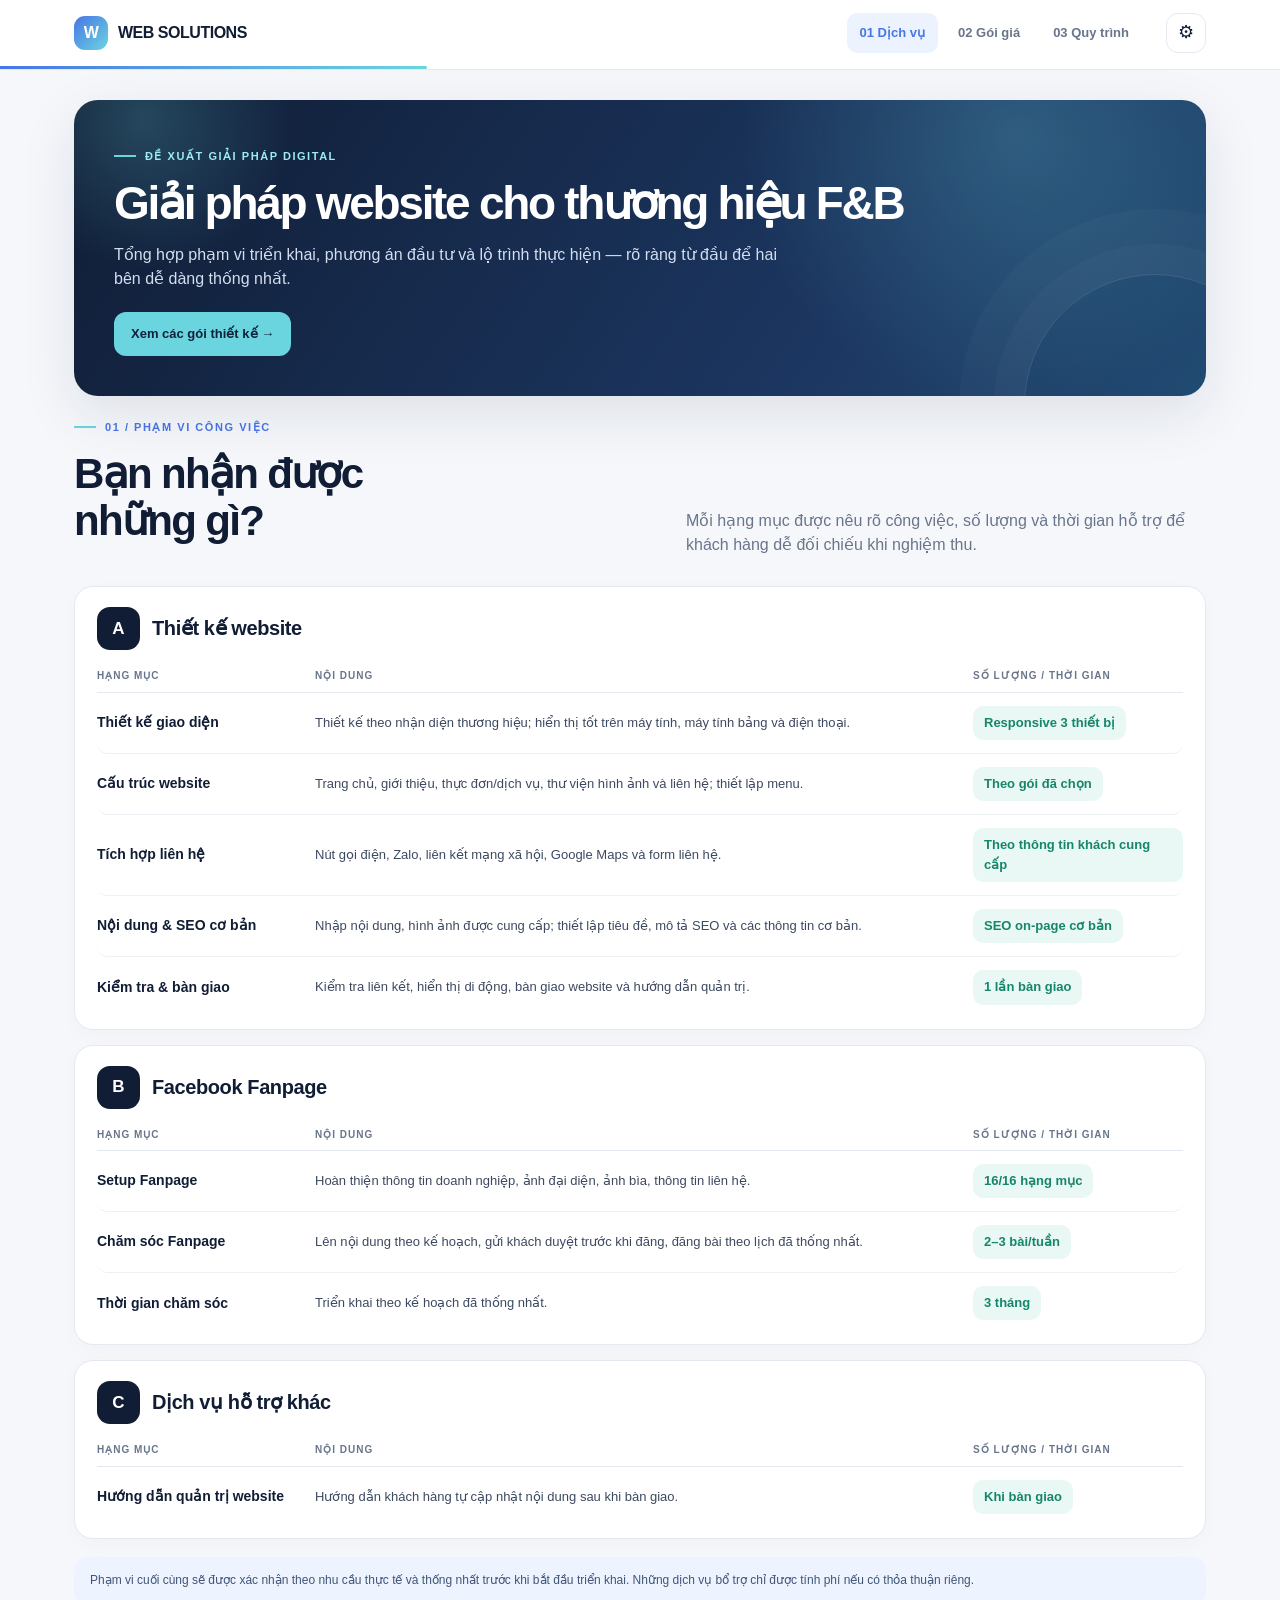
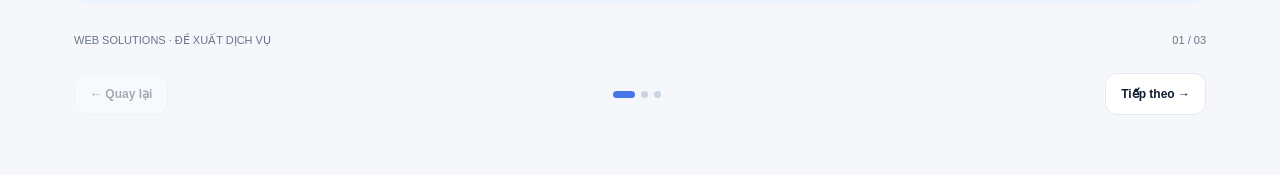
==== fnb_quote_presentation-3.html @ 7b5ebe1e "first commmit" ====
<!doctype html>
<html lang="vi">
<head>
<meta charset="utf-8">
<meta name="viewport" content="width=device-width, initial-scale=1">
<meta name="theme-color" content="#101d35">
<title>Đề xuất giải pháp website | Báo giá</title>
<style>
:root{--navy:#101d35;--navy2:#172b4d;--blue:#4776e6;--cyan:#6bd5df;--ink:#172033;--muted:#69758a;--line:#e4e9f1;--paper:#f5f7fb;--white:#fff;--green:#16866b;--shadow:0 18px 55px rgba(16,29,53,.10)}
*{box-sizing:border-box}html{scroll-behavior:smooth}body{margin:0;background:var(--paper);font-family:Inter,-apple-system,BlinkMacSystemFont,"Segoe UI",Roboto,Arial,sans-serif;color:var(--ink);line-height:1.55}button,input,textarea,select{font:inherit}button{cursor:pointer}
.topbar{position:sticky;top:0;z-index:10;background:rgba(255,255,255,.92);backdrop-filter:blur(14px);border-bottom:1px solid var(--line)}.nav{max-width:1180px;margin:auto;padding:13px 24px;display:flex;align-items:center;gap:24px}.brand{display:flex;align-items:center;gap:10px;font-weight:800;color:var(--navy);letter-spacing:-.03em}.brandmark{width:34px;height:34px;border-radius:11px;background:linear-gradient(135deg,var(--blue),var(--cyan));display:grid;place-items:center;color:white;font-weight:900}.navlinks{display:flex;gap:7px;margin-left:auto}.navlinks button{border:0;background:transparent;color:var(--muted);padding:10px 13px;border-radius:10px;font-size:13px;font-weight:700}.navlinks button.active,.navlinks button:hover{background:#edf2ff;color:var(--blue)}.gear{border:1px solid var(--line);background:white;width:40px;height:40px;border-radius:12px;font-size:18px;color:var(--navy)}
main{max-width:1180px;margin:0 auto;padding:30px 24px 60px}.slide{display:none;animation:rise .35s ease}.slide.active{display:block}@keyframes rise{from{opacity:0;transform:translateY(8px)}to{opacity:1;transform:none}}
.eyebrow{display:inline-flex;align-items:center;gap:9px;color:var(--blue);font-size:11px;font-weight:800;letter-spacing:.14em;text-transform:uppercase}.eyebrow:before{content:"";width:22px;height:2px;background:var(--cyan)}h1,h2,h3,p{margin-top:0}h1{font-size:clamp(30px,4vw,46px);letter-spacing:-.05em;line-height:1.08;color:white;margin:14px 0}h2{font-size:clamp(28px,4vw,42px);line-height:1.12;letter-spacing:-.04em;margin:14px 0;color:var(--navy)}h3{letter-spacing:-.02em;color:var(--navy)}.lead{font-size:16px;color:#d4deef;max-width:680px;margin-bottom:0}.section-intro{display:flex;align-items:end;justify-content:space-between;gap:24px;margin:15px 0 28px}.section-intro p{max-width:520px;color:var(--muted);margin:0}
.hero{position:relative;overflow:hidden;border-radius:24px;background:radial-gradient(circle at 83% 12%,rgba(107,213,223,.23),transparent 28%),linear-gradient(125deg,#101d35,#1c3762 70%,#214b72);padding:clamp(24px,4vw,40px);color:white;display:flex;flex-direction:column;justify-content:center;box-shadow:var(--shadow)}.hero:after{content:"";position:absolute;width:260px;height:260px;border:1px solid rgba(255,255,255,.12);border-radius:50%;right:-80px;bottom:-140px;box-shadow:0 0 0 30px rgba(255,255,255,.025),0 0 0 65px rgba(255,255,255,.025)}.hero-content{position:relative;z-index:1}.hero .eyebrow{color:#9cecf0}.hero-actions{display:flex;gap:10px;flex-wrap:wrap;margin-top:20px}
.btn{border:0;border-radius:12px;padding:12px 17px;font-weight:750;font-size:13px}.btn-primary{background:var(--cyan);color:#10223a}.btn-ghost{background:rgba(255,255,255,.08);border:1px solid rgba(255,255,255,.25);color:white}
.grid{display:grid;grid-template-columns:repeat(3,minmax(0,1fr));gap:15px}.card{background:white;border:1px solid var(--line);border-radius:19px;padding:22px;box-shadow:0 5px 20px rgba(16,29,53,.025)}.card h3{margin:12px 0 8px;font-size:18px}.card p{color:var(--muted);font-size:13px}.iconbox{width:43px;height:43px;border-radius:13px;background:#edf4ff;color:var(--blue);display:grid;place-items:center;font-size:20px;flex-shrink:0}.tag{display:inline-flex;border-radius:100px;padding:5px 9px;background:#eaf8f5;color:var(--green);font-size:10px;font-weight:800;letter-spacing:.06em;text-transform:uppercase}.scope-list{padding:0;margin:14px 0 0;list-style:none}.scope-list li{position:relative;padding:9px 0 9px 23px;border-top:1px solid #edf0f5;font-size:13px;color:#3d4960}.scope-list li:before{content:"✓";position:absolute;left:0;color:var(--green);font-weight:900}.note{margin-top:18px;padding:14px 16px;background:#edf4ff;border-radius:13px;color:#405577;font-size:12px}
/* Màn 1: nhóm hạng mục */
.svc-group{background:white;border:1px solid var(--line);border-radius:19px;padding:20px 22px;margin-bottom:15px;box-shadow:0 5px 20px rgba(16,29,53,.025)}.svc-head{display:flex;align-items:center;gap:12px;margin-bottom:10px}.svc-head .iconbox{font-weight:900;font-size:17px;background:var(--navy);color:white}.svc-head h3{margin:0;font-size:20px}
.svc-cols,.svc-row{display:grid;grid-template-columns:200px 1fr 210px;gap:18px;align-items:center}.svc-cols{padding:8px 0;font-size:10px;font-weight:800;letter-spacing:.1em;text-transform:uppercase;color:var(--muted);border-bottom:1px solid var(--line)}.svc-row{padding:13px 0;border-bottom:1px solid #edf0f5}.svc-row:last-child{border-bottom:0;padding-bottom:4px}.svc-name{font-weight:800;color:var(--navy);font-size:14px}.svc-desc{font-size:13px;color:#3d4960}.svc-qty{display:inline-block;justify-self:start;background:#eaf8f5;color:var(--green);border-radius:10px;padding:7px 11px;font-size:13px;font-weight:800}
/* Màn 2: gói */
.price-card{position:relative;display:flex;flex-direction:column;min-height:400px}.price-card.featured{border:1.5px solid #4776e6;box-shadow:0 18px 45px rgba(71,118,230,.13);transform:translateY(-5px)}.price-card.selected{border:2px solid var(--green)}.price-card .ribbon{position:absolute;right:15px;top:15px;background:#edf2ff;color:var(--blue);font-size:10px;font-weight:800;padding:6px 9px;border-radius:100px}.price{font-size:28px;font-weight:850;letter-spacing:-.04em;color:var(--navy);margin:12px 0 4px}.price small{font-size:12px;color:var(--muted);font-weight:500;letter-spacing:0}.price-card .scope-list{flex:1}.price-card .btn{margin-top:20px;background:var(--navy);color:white}.price-card.selected .btn{background:var(--green)}.extras{display:grid;grid-template-columns:1fr 1fr;gap:15px;margin-top:18px}.extra{display:flex;gap:14px;align-items:flex-start;background:#eef2f8;border-radius:16px;padding:19px}.extra h3{font-size:15px;margin:0 0 4px}.extra p{margin:0;color:var(--muted);font-size:12px}
/* Màn 3: quy trình + thanh toán */
.process{display:grid;grid-template-columns:repeat(3,1fr);gap:0;margin-top:30px}.step{position:relative;padding:0 24px 22px 0}.step:not(:last-child):after{content:"";position:absolute;left:43px;right:10px;top:21px;height:1px;background:#d8e0ec}.step-head{display:flex;align-items:center;gap:12px;position:relative;z-index:1}.num{width:44px;height:44px;border-radius:14px;background:var(--navy);color:white;display:grid;place-items:center;font-weight:800;font-size:13px;flex-shrink:0}.step h3{font-size:16px;margin:15px 0 7px}.step p{font-size:12px;color:var(--muted);margin:0 0 9px}.step .time{font-size:11px;color:var(--blue);font-weight:800}
.payment{margin-top:18px;background:var(--navy);color:white;border-radius:22px;padding:24px}.payment h3{color:white;margin-bottom:5px}.payment p{font-size:12px;color:#c8d4e7}.paytop{display:flex;justify-content:space-between;align-items:flex-start;gap:16px;flex-wrap:wrap;margin-bottom:14px}.pills{display:flex;gap:6px;flex-wrap:wrap}.pill{border:1px solid rgba(255,255,255,.25);background:rgba(255,255,255,.07);color:#e0e7f2;border-radius:100px;padding:8px 14px;font-size:12px;font-weight:750}.pill.active{background:var(--cyan);color:#10223a;border-color:var(--cyan)}.payrow{display:grid;grid-template-columns:repeat(3,1fr);gap:10px}.payitem{padding:15px;background:rgba(255,255,255,.07);border:1px solid rgba(255,255,255,.12);border-radius:13px}.payitem .pct{font-size:12px;font-weight:800;color:#9cecf0;letter-spacing:.06em}.payitem strong{font-size:22px;display:block;color:var(--cyan);margin:2px 0 4px}.payitem span{font-size:12px;color:#e0e7f2}.paytotal{display:flex;justify-content:space-between;align-items:center;gap:12px;margin-top:12px;padding:13px 16px;border-top:1px solid rgba(255,255,255,.15);font-size:13px;color:#e0e7f2}.paytotal strong{font-size:20px;color:white}.paywarn{color:#ffd37a;font-size:12px;margin-top:8px}
.footer{display:flex;align-items:center;justify-content:space-between;gap:15px;margin-top:28px;color:var(--muted);font-size:11px}.controls{display:flex;justify-content:space-between;align-items:center;margin-top:24px}.controlbtn{border:1px solid var(--line);background:white;color:var(--navy);border-radius:12px;padding:11px 15px;font-weight:750;font-size:12px}.controlbtn:disabled{opacity:.35;cursor:not-allowed}.dots{display:flex;gap:6px}.dot{width:7px;height:7px;border-radius:50%;background:#cbd4e1}.dot.active{width:22px;border-radius:20px;background:var(--blue)}
.overlay{position:fixed;inset:0;background:rgba(11,22,41,.55);z-index:30;display:none;align-items:center;justify-content:center;padding:20px}.overlay.open{display:flex}.panel{width:min(760px,100%);max-height:90vh;overflow:auto;background:white;border-radius:22px;padding:24px;box-shadow:0 25px 90px rgba(0,0,0,.25)}.panelhead{display:flex;justify-content:space-between;gap:20px;align-items:center}.panelhead h2{font-size:25px;margin:0}.close{border:0;background:#eef2f8;border-radius:10px;width:38px;height:38px;font-size:20px}.formgrid{display:grid;grid-template-columns:1fr 1fr;gap:13px;margin-top:20px}.field{display:flex;flex-direction:column;gap:6px}.field.full{grid-column:1/-1}.field label{font-size:12px;font-weight:800;color:#40506a}.field input,.field textarea,.field select{width:100%;border:1px solid #dce3ed;border-radius:10px;padding:11px 12px;color:var(--ink);background:white}.field textarea{min-height:100px;resize:vertical}.help{font-size:11px;color:var(--muted)}.panelactions{display:flex;justify-content:space-between;gap:10px;flex-wrap:wrap;margin-top:20px}.panelactions .btn-primary{background:var(--blue);color:white}.toast{position:fixed;bottom:20px;left:50%;transform:translateX(-50%);background:var(--navy);color:white;padding:11px 16px;border-radius:12px;font-size:12px;display:none;z-index:50}
@media(max-width:900px){.svc-cols{display:none}.svc-row{grid-template-columns:1fr;gap:6px}}
@media(max-width:760px){.nav{padding:10px 14px;gap:10px}.navlinks{gap:1px}.navlinks button{padding:8px 7px;font-size:11px}.brandname{display:none}main{padding:18px 14px 40px}.hero{border-radius:21px}.grid{grid-template-columns:1fr}.section-intro{display:block}.section-intro p{margin-top:10px}.price-card.featured{transform:none}.extras{grid-template-columns:1fr}.process{grid-template-columns:1fr;gap:18px}.step{padding:0}.step:not(:last-child):after{left:21px;right:auto;top:45px;bottom:-20px;width:1px;height:auto}.step h3{margin-top:8px}.payrow{grid-template-columns:1fr}.formgrid{grid-template-columns:1fr}.field.full{grid-column:auto}.footer{align-items:flex-start;flex-direction:column}.navlinks button span{display:none}}
@media print{.topbar,.controls,.gear,.hero-actions,.panel,.overlay,.pills{display:none!important}body{background:white}.slide{display:block!important;page-break-after:always}main{padding:0;max-width:none}.hero,.payment{print-color-adjust:exact;-webkit-print-color-adjust:exact}.card,.svc-group{break-inside:avoid}}
/* Hiệu ứng chuyển động (tự tắt nếu máy bật "giảm chuyển động") */
.progress{height:3px}.progress i{display:block;height:100%;width:33.33%;background:linear-gradient(90deg,var(--blue),var(--cyan));border-radius:0 3px 3px 0;transition:width .55s cubic-bezier(.4,0,.2,1)}
@keyframes fadeUp{from{opacity:0;transform:translateY(16px)}}
@keyframes grow{from{transform:scaleX(0)}}
@keyframes ring{0%{box-shadow:0 0 0 0 rgba(22,134,107,.45)}100%{box-shadow:0 0 0 16px rgba(22,134,107,0)}}
@keyframes floaty{0%,100%{transform:translate(0,0)}50%{transform:translate(26px,18px)}}
@keyframes toastIn{from{opacity:0;transform:translate(-50%,10px)}}
.slide.enter .hero{animation:fadeUp .6s backwards}
.slide.enter .section-intro{animation:fadeUp .55s .05s backwards}
.slide.enter .svc-group{animation:fadeUp .6s calc(.12s + var(--i,0)*.14s) backwards}
.slide.enter .price-card{animation:fadeUp .6s calc(.1s + var(--i,0)*.15s) backwards}
.slide.enter .extra{animation:fadeUp .5s .55s backwards}
.slide.enter .step{animation:fadeUp .55s calc(.1s + var(--i,0)*.17s) backwards}
.slide.enter .step:not(:last-child):after{transform-origin:left;animation:grow .7s calc(.3s + var(--i,0)*.17s) backwards}
.slide.enter .payment{animation:fadeUp .6s .45s backwards}
.slide.enter .payitem{animation:fadeUp .5s calc(.6s + var(--i,0)*.12s) backwards}
.slide.enter .note{animation:fadeUp .5s .65s backwards}
.hero:before{content:"";position:absolute;width:300px;height:300px;border-radius:50%;left:-80px;top:-130px;background:radial-gradient(circle,rgba(107,213,223,.22),transparent 70%);animation:floaty 10s ease-in-out infinite}
.card,.svc-group,.payitem,.iconbox,.num,.svc-qty{transition:transform .25s ease,box-shadow .25s ease,border-color .25s ease,background .25s ease}
.svc-group:hover{box-shadow:0 14px 34px rgba(16,29,53,.08);border-color:#cfd9ea}
.svc-group:hover .iconbox{transform:rotate(-6deg) scale(1.08)}
.svc-row{border-radius:10px;transition:background .2s,box-shadow .2s}
.svc-row:hover{background:#f4f8ff;box-shadow:-10px 0 0 #f4f8ff,10px 0 0 #f4f8ff}
.svc-row:hover .svc-qty{transform:scale(1.06)}
.price-card:hover{transform:translateY(-6px);box-shadow:0 20px 44px rgba(71,118,230,.16)}
.price-card.featured:hover{transform:translateY(-11px)}
.price-card.selected{animation:ring .7s ease-out}
.step:hover .num{transform:scale(1.1) rotate(-4deg);background:var(--blue)}
.payitem:hover{transform:translateY(-4px);background:rgba(255,255,255,.12)}
.btn,.controlbtn,.pill,.navlinks button,.gear{transition:transform .15s ease,background .2s,box-shadow .2s,color .2s}
.btn:hover,.controlbtn:not(:disabled):hover,.pill:hover,.gear:hover{transform:translateY(-2px)}
.btn:active,.controlbtn:active,.pill:active{transform:scale(.97)}
.btn-primary:hover{box-shadow:0 8px 22px rgba(107,213,223,.45)}
.price-card .btn:hover{box-shadow:0 8px 20px rgba(16,29,53,.25)}
.dot{transition:width .35s ease,background .3s}
.toast{animation:toastIn .3s ease}
@media(prefers-reduced-motion:reduce){*,*:before,*:after{animation:none!important;transition:none!important}}
@media print{*{animation:none!important}}
</style>
</head>
<body>
<header class="topbar">
  <nav class="nav">
    <div class="brand"><div class="brandmark">W</div><span class="brandname" id="brandName">WEB SOLUTIONS</span></div>
    <div class="navlinks">
      <button class="active" data-go="0">01 <span>Dịch vụ</span></button>
      <button data-go="1">02 <span>Gói giá</span></button>
      <button data-go="2">03 <span>Quy trình</span></button>
    </div>
    <button class="gear" id="openEditor" title="Chỉnh sửa nội dung" aria-label="Chỉnh sửa">⚙</button>
  </nav>
  <div class="progress"><i id="progressBar"></i></div>
</header>
<main>
<section class="slide active" id="slide0">
  <div class="hero">
    <div class="hero-content">
      <div class="eyebrow">ĐỀ XUẤT GIẢI PHÁP DIGITAL</div>
      <h1 id="heroTitle">Giải pháp website<br>cho thương hiệu F&amp;B</h1>
      <p class="lead" id="heroDesc"></p>
      <div class="hero-actions"><button class="btn btn-primary" data-go="1">Xem các gói thiết kế →</button></div>
    </div>
  </div>
  <div class="section-intro"><div><div class="eyebrow">01 / PHẠM VI CÔNG VIỆC</div><h2>Bạn nhận được<br>những gì?</h2></div><p id="scopeIntro"></p></div>
  <div id="scopeGroups"></div>
  <div class="note">Phạm vi cuối cùng sẽ được xác nhận theo nhu cầu thực tế và thống nhất trước khi bắt đầu triển khai. Những dịch vụ bổ trợ chỉ được tính phí nếu có thỏa thuận riêng.</div>
  <div class="footer"><span id="footerBrand">WEB SOLUTIONS · ĐỀ XUẤT DỊCH VỤ</span><span>01 / 03</span></div>
</section>
<section class="slide" id="slide1">
  <div class="section-intro"><div><div class="eyebrow">02 / CHI PHÍ THIẾT KẾ</div><h2>Chọn phương án<br>phù hợp với mục tiêu</h2></div><p>Ba gói thiết kế website với phạm vi khác nhau. Giá ở phần này là phí thiết kế; tên miền và hosting là các khoản chi phí riêng.</p></div>
  <div class="grid" id="priceCards"></div>
  <div class="extras">
    <div class="extra"><div class="iconbox">⌁</div><div><h3>Tên miền (Domain)</h3><p>Chi phí riêng để sử dụng địa chỉ website của doanh nghiệp. Sẽ tư vấn lựa chọn phù hợp ở bước triển khai.</p></div></div>
    <div class="extra"><div class="iconbox">▤</div><div><h3>Hosting</h3><p>Chi phí riêng cho dịch vụ lưu trữ và vận hành website. Cấu hình sẽ được đề xuất theo nhu cầu thực tế.</p></div></div>
  </div>
  <div class="note">Domain và hosting chưa cộng vào giá thiết kế trong bảng này. Chi phí cụ thể sẽ được trao đổi và xác nhận ở giai đoạn triển khai.</div>
  <div class="footer"><span id="footerBrand2">WEB SOLUTIONS · BÁO GIÁ THIẾT KẾ WEBSITE</span><span>02 / 03</span></div>
</section>
<section class="slide" id="slide2">
  <div class="section-intro"><div><div class="eyebrow">03 / LỘ TRÌNH THỰC HIỆN</div><h2>Quy trình rõ ràng.<br>Tiến độ minh bạch.</h2></div><p>Từng giai đoạn có đầu việc, mốc thời gian và điều kiện thanh toán để hai bên chủ động phối hợp.</p></div>
  <div class="process" id="processSteps"></div>
  <div class="payment">
    <div class="paytop"><div><h3>Tiến độ thanh toán 3 đợt</h3><p id="payPkgLine"></p></div><div class="pills" id="payPills"></div></div>
    <div class="payrow" id="paymentRows"></div>
    <div class="paytotal"><span>Tổng 3 đợt (phí thiết kế website)</span><strong id="payTotal"></strong></div>
    <div class="paywarn" id="payWarn"></div>
  </div>
  <div class="note" id="processNote"></div>
  <div class="footer"><span id="footerBrand3">WEB SOLUTIONS · LỘ TRÌNH TRIỂN KHAI</span><span>03 / 03</span></div>
</section>
<div class="controls"><button class="controlbtn" id="prevBtn">← Quay lại</button><div class="dots"><span class="dot active"></span><span class="dot"></span><span class="dot"></span></div><button class="controlbtn" id="nextBtn">Tiếp theo →</button></div>
</main>
<div class="overlay" id="editorOverlay">
  <div class="panel">
    <div class="panelhead"><div><div class="eyebrow">TÙY CHỈNH TẠI CHỖ</div><h2>Chỉnh sửa nội dung báo giá</h2></div><button class="close" id="closeEditor">×</button></div>
    <p class="help">Các thay đổi được lưu trong trình duyệt trên máy này. Không cần backend; khi đổi máy hoặc trình duyệt, dữ liệu không tự đồng bộ.</p>
    <div class="formgrid">
      <div class="field"><label>Tên công ty / thương hiệu</label><input id="editBrand"></div>
      <div class="field"><label>Tên khách hàng / dự án</label><input id="editClient" placeholder="Ví dụ: Nhà hàng ABC"></div>
      <div class="field full"><label>Tiêu đề chính</label><input id="editTitle"></div>
      <div class="field full"><label>Mô tả mở đầu</label><textarea id="editDesc"></textarea></div>
      <div class="field full"><label>Dịch vụ &amp; hạng mục (mỗi dòng một hạng mục)</label><textarea id="editScope" style="min-height:220px"></textarea><span class="help">Định dạng: Nhóm | Hạng mục | Nội dung công việc | Số lượng / thời gian. Các dòng cùng tên Nhóm sẽ được gộp chung một khối.</span></div>
      <div class="field"><label>Gói Phổ thông — giá (VNĐ)</label><input id="editPrice0" type="number" min="0"></div>
      <div class="field"><label>Gói Phổ thông — tên phụ</label><input id="editSub0"></div>
      <div class="field full"><label>Gói Phổ thông — hạng mục (mỗi dòng một mục)</label><textarea id="editFeatures0"></textarea></div>
      <div class="field"><label>Gói Ưa thích — giá (VNĐ)</label><input id="editPrice1" type="number" min="0"></div>
      <div class="field"><label>Gói Ưa thích — tên phụ</label><input id="editSub1"></div>
      <div class="field full"><label>Gói Ưa thích — hạng mục</label><textarea id="editFeatures1"></textarea></div>
      <div class="field"><label>Gói VIP — giá (VNĐ)</label><input id="editPrice2" type="number" min="0"></div>
      <div class="field"><label>Gói VIP — tên phụ</label><input id="editSub2"></div>
      <div class="field full"><label>Gói VIP — hạng mục</label><textarea id="editFeatures2"></textarea></div>
      <div class="field full"><label>Quy trình (mỗi dòng: Tên giai đoạn | thời gian | đầu việc)</label><textarea id="editProcess"></textarea><span class="help">Ví dụ: Khởi động dự án | 1–2 ngày | Xác nhận yêu cầu, nhận nội dung và tạm ứng.</span></div>
      <div class="field full"><label>Thanh toán (mỗi dòng: tỷ lệ | tên đợt | điều kiện)</label><textarea id="editPayments"></textarea><span class="help">Tỷ lệ ghi dạng 40% — tổng 3 đợt nên bằng 100%. Số tiền được tính tự động theo gói đang chọn.</span></div>
      <div class="field full"><label>Ghi chú cuối</label><textarea id="editNote"></textarea></div>
    </div>
    <div class="panelactions"><button class="controlbtn" id="resetBtn">Khôi phục nội dung mẫu</button><div style="display:flex;gap:8px"><button class="controlbtn" id="printBtn">In / Lưu PDF</button><button class="btn btn-primary" id="saveBtn">Lưu thay đổi</button></div></div>
  </div>
</div>
<div class="toast" id="toast"></div>
<script>
const DEFAULTS = {
 brand:"WEB SOLUTIONS",
 client:"Doanh nghiệp F&B",
 title:"Giải pháp website cho thương hiệu F&B",
 desc:"Tổng hợp phạm vi triển khai, phương án đầu tư và lộ trình thực hiện — rõ ràng từ đầu để hai bên dễ dàng thống nhất.",
 scopeIntro:"Mỗi hạng mục được nêu rõ công việc, số lượng và thời gian hỗ trợ để khách hàng dễ đối chiếu khi nghiệm thu.",
 // [Nhóm, Hạng mục, Nội dung, Số lượng / thời gian]
 scope:[
  ["Thiết kế website","Thiết kế giao diện","Thiết kế theo nhận diện thương hiệu; hiển thị tốt trên máy tính, máy tính bảng và điện thoại.","Responsive 3 thiết bị"],
  ["Thiết kế website","Cấu trúc website","Trang chủ, giới thiệu, thực đơn/dịch vụ, thư viện hình ảnh và liên hệ; thiết lập menu.","Theo gói đã chọn"],
  ["Thiết kế website","Tích hợp liên hệ","Nút gọi điện, Zalo, liên kết mạng xã hội, Google Maps và form liên hệ.","Theo thông tin khách cung cấp"],
  ["Thiết kế website","Nội dung & SEO cơ bản","Nhập nội dung, hình ảnh được cung cấp; thiết lập tiêu đề, mô tả SEO và các thông tin cơ bản.","SEO on-page cơ bản"],
  ["Thiết kế website","Kiểm tra & bàn giao","Kiểm tra liên kết, hiển thị di động, bàn giao website và hướng dẫn quản trị.","1 lần bàn giao"],
  ["Facebook Fanpage","Setup Fanpage","Hoàn thiện thông tin doanh nghiệp, ảnh đại diện, ảnh bìa, thông tin liên hệ.","16/16 hạng mục"],
  ["Facebook Fanpage","Chăm sóc Fanpage","Lên nội dung theo kế hoạch, gửi khách duyệt trước khi đăng, đăng bài theo lịch đã thống nhất.","2–3 bài/tuần"],
  ["Facebook Fanpage","Thời gian chăm sóc","Triển khai theo kế hoạch đã thống nhất.","3 tháng"],
  ["Dịch vụ hỗ trợ khác","Hướng dẫn quản trị website","Hướng dẫn khách hàng tự cập nhật nội dung sau khi bàn giao.","Khi bàn giao"]
 ],
 packages:[
  {name:"Phổ thông",sub:"Nền tảng cần thiết để hiện diện chuyên nghiệp",price:8000000,features:["Website giới thiệu doanh nghiệp","Tối đa 5 trang nội dung","Giao diện responsive","Nút liên hệ cơ bản","SEO on-page cơ bản","1 vòng chỉnh sửa giao diện"],featured:false},
  {name:"Ưa thích",sub:"Cân bằng giữa hình ảnh thương hiệu và tính năng",price:12000000,features:["Bao gồm gói Phổ thông","Cấu trúc trang theo nhu cầu F&B","Khu vực thực đơn / dịch vụ","Tích hợp bản đồ và mạng xã hội","Tối ưu SEO on-page mở rộng","2 vòng chỉnh sửa giao diện"],featured:true},
  {name:"VIP",sub:"Tùy biến sâu hơn theo yêu cầu thương hiệu",price:18000000,features:["Bao gồm gói Ưa thích","Thiết kế giao diện tùy biến nâng cao","Bổ sung trang theo phạm vi thống nhất","Hiệu ứng và thành phần nâng cao","Tối ưu trải nghiệm chuyển đổi","3 vòng chỉnh sửa giao diện"],featured:false}
 ],
 selected:1,
 process:[
  {name:"Khởi động dự án",time:"Ngày 1–2",desc:"Xác nhận gói, thống nhất phạm vi, nhận nội dung/hình ảnh và tạm ứng đợt 1."},
  {name:"Thiết kế & phát triển",time:"Ngày 3–8",desc:"Triển khai giao diện, xây dựng các trang và cập nhật bản xem trước cho khách hàng."},
  {name:"Hoàn thiện & nghiệm thu",time:"Ngày 9–12",desc:"Chỉnh sửa theo phạm vi, kiểm tra trên thiết bị, nghiệm thu và bàn giao."}
 ],
 payments:[
  {pct:"40%",name:"Đợt 1 · Khởi động",desc:"Khi xác nhận phương án và bắt đầu dự án."},
  {pct:"40%",name:"Đợt 2 · Bản xem trước",desc:"Khi hoàn thành phần giao diện và các trang chính."},
  {pct:"20%",name:"Đợt 3 · Bàn giao",desc:"Sau nghiệm thu, trước khi bàn giao hoàn tất."}
 ],
 note:"Thời gian triển khai được tính từ khi nhận đủ nội dung, hình ảnh và thông tin cần thiết từ khách hàng. Các mốc có thể thay đổi nếu phạm vi công việc được điều chỉnh hoặc phản hồi bị chậm."
};
const STORE_KEY="webQuoteDataV2";
let data = structuredClone(DEFAULTS), current=0;
const $=id=>document.getElementById(id);
function money(n){return Number(n||0).toLocaleString("vi-VN")+" VNĐ"}
function escapeHTML(s){return String(s??"").replace(/[&<>"']/g,c=>({"&":"&amp;","<":"&lt;",">":"&gt;",'"':"&quot;","'":"&#39;"}[c]))}
function saveData(){try{localStorage.setItem(STORE_KEY,JSON.stringify(data))}catch(e){}}
function pctNum(s){const n=parseFloat(String(s).replace(",","."));return isNaN(n)?0:n}
function installments(price){
 // Tính tiền theo %; đợt cuối lấy phần còn lại để tổng luôn khớp giá gói.
 const pcts=data.payments.map(p=>pctNum(p.pct));
 const sum=pcts.reduce((a,b)=>a+b,0);
 let amounts=pcts.map(p=>Math.round(price*p/100));
 if(Math.abs(sum-100)<0.001&&amounts.length){amounts[amounts.length-1]=price-amounts.slice(0,-1).reduce((a,b)=>a+b,0)}
 return {amounts,sum,total:amounts.reduce((a,b)=>a+b,0)};
}
function countUp(el,to,dur=850){
 if(window.matchMedia&&matchMedia("(prefers-reduced-motion:reduce)").matches){el.textContent=money(to);return}
 const t0=performance.now();
 (function f(t){const k=Math.min(1,(t-t0)/dur),e=1-Math.pow(1-k,3);el.textContent=money(Math.round(to*e));if(k<1)requestAnimationFrame(f)})(t0);
}
let enterTimer;
function replay(){
 const slides=document.querySelectorAll(".slide"),s=slides[current];
 slides.forEach(x=>x.classList.remove("enter"));void s.offsetWidth;s.classList.add("enter");
 clearTimeout(enterTimer);enterTimer=setTimeout(()=>s.classList.remove("enter"),1700);
}
function render(anim){
 const pkg=data.packages[data.selected]||data.packages[0];
 $("brandName").textContent=data.brand;$("footerBrand").textContent=data.brand+" · ĐỀ XUẤT DỊCH VỤ";$("footerBrand2").textContent=data.brand+" · BÁO GIÁ THIẾT KẾ WEBSITE";$("footerBrand3").textContent=data.brand+" · LỘ TRÌNH TRIỂN KHAI";
 $("heroTitle").innerHTML=escapeHTML(data.title).replace(/\n/g,"<br>");$("heroDesc").textContent=data.desc;$("scopeIntro").textContent=data.scopeIntro;
 // Màn 1: gom theo nhóm
 const groups=[];data.scope.forEach(r=>{let g=groups.find(x=>x.name===r[0]);if(!g){g={name:r[0],rows:[]};groups.push(g)}g.rows.push(r)});
 $("scopeGroups").innerHTML=groups.map((g,gi)=>`<article class="svc-group" style="--i:${gi}"><div class="svc-head"><div class="iconbox">${String.fromCharCode(65+gi)}</div><h3>${escapeHTML(g.name)}</h3></div><div class="svc-cols"><span>Hạng mục</span><span>Nội dung</span><span>Số lượng / thời gian</span></div>${g.rows.map(r=>`<div class="svc-row"><div class="svc-name">${escapeHTML(r[1])}</div><div class="svc-desc">${escapeHTML(r[2])}</div><div>${r[3]?`<span class="svc-qty">${escapeHTML(r[3])}</span>`:""}</div></div>`).join("")}</article>`).join("");
 // Màn 2
 $("priceCards").innerHTML=data.packages.map((p,i)=>`<article style="--i:${i}" class="card price-card ${p.featured?"featured":""} ${i===data.selected?"selected":""}">${p.featured?'<span class="ribbon">ĐƯỢC ĐỀ XUẤT</span>':""}<span class="tag">${i===0?"PHỔ THÔNG":i===1?"ƯA THÍCH":"CAO CẤP"}</span><h3>${escapeHTML(p.name)}</h3><p>${escapeHTML(p.sub)}</p><div class="price">${money(p.price)}<br><small>/ phí thiết kế website</small></div><ul class="scope-list">${p.features.map(f=>`<li>${escapeHTML(f)}</li>`).join("")}</ul><button class="btn" onclick="selectPackage(${i})">${i===data.selected?"Đang chọn ✓":"Chọn gói "+escapeHTML(p.name)+" →"}</button></article>`).join("");
 // Màn 3
 $("processSteps").innerHTML=data.process.map((p,i)=>`<div class="step" style="--i:${i}"><div class="step-head"><div class="num">0${i+1}</div></div><h3>${escapeHTML(p.name)}</h3><div class="time">${escapeHTML(p.time)}</div><p>${escapeHTML(p.desc)}</p></div>`).join("");
 const inst=installments(pkg.price);
 $("payPkgLine").textContent="Gói "+pkg.name+" · "+money(pkg.price)+" (chưa gồm tên miền, hosting)";
 $("payPills").innerHTML=data.packages.map((p,i)=>`<button class="pill ${i===data.selected?"active":""}" onclick="selectPackage(${i},true)">${escapeHTML(p.name)}</button>`).join("");
 $("paymentRows").innerHTML=data.payments.map((p,i)=>`<div class="payitem" style="--i:${i}"><div class="pct">${escapeHTML(p.pct)}</div><strong data-v="${inst.amounts[i]}">${money(inst.amounts[i])}</strong><span>${escapeHTML(p.name)}</span><p style="font-size:11px;color:#c8d4e7;margin:7px 0 0">${escapeHTML(p.desc)}</p></div>`).join("");
 $("payTotal").textContent=money(inst.total);
 if(anim){document.querySelectorAll("#paymentRows strong[data-v]").forEach(el=>countUp(el,Number(el.dataset.v)));countUp($("payTotal"),inst.total)}
 $("payWarn").textContent=Math.abs(inst.sum-100)<0.001?"":"Lưu ý: tổng tỷ lệ các đợt đang là "+inst.sum+"%, cần bằng 100%.";
 $("processNote").textContent=data.note;
 document.querySelectorAll(".navlinks button").forEach((b,i)=>b.classList.toggle("active",i===current));
 document.querySelectorAll(".dot").forEach((d,i)=>d.classList.toggle("active",i===current));
 $("prevBtn").disabled=current===0;$("nextBtn").disabled=current===2;
 $("progressBar").style.width=((current+1)/3*100)+"%";
}
function go(i){const prev=current;current=Math.max(0,Math.min(2,i));document.querySelectorAll(".slide").forEach((s,j)=>s.classList.toggle("active",j===current));render(current===2&&prev!==2);replay();window.scrollTo({top:0,behavior:"smooth"})}
function selectPackage(i,silent){
 data.selected=i;saveData();render(current===2);
 if(!silent)showToast("Đã chọn gói "+data.packages[i].name+". Bấm Tiếp theo để xem quy trình và số tiền từng đợt.");
}
document.querySelectorAll("[data-go]").forEach(b=>b.addEventListener("click",()=>go(Number(b.dataset.go))));
$("prevBtn").onclick=()=>go(current-1);$("nextBtn").onclick=()=>go(current+1);
function fillEditor(){
 $("editBrand").value=data.brand;$("editClient").value=data.client;$("editTitle").value=data.title;$("editDesc").value=data.desc;
 $("editScope").value=data.scope.map(s=>s.join(" | ")).join("\n");
 data.packages.forEach((p,i)=>{$("editPrice"+i).value=p.price;$("editSub"+i).value=p.sub;$("editFeatures"+i).value=p.features.join("\n")});
 $("editProcess").value=data.process.map(p=>p.name+" | "+p.time+" | "+p.desc).join("\n");
 $("editPayments").value=data.payments.map(p=>p.pct+" | "+p.name+" | "+p.desc).join("\n");$("editNote").value=data.note;
}
function parseLines(v,cols){return v.split("\n").map(x=>x.trim()).filter(Boolean).map(line=>{let parts=line.split("|").map(x=>x.trim());while(parts.length<cols)parts.push("");return parts})}
function openEditor(){fillEditor();$("editorOverlay").classList.add("open")}
$("openEditor").onclick=openEditor;$("closeEditor").onclick=()=>$("editorOverlay").classList.remove("open");
$("editorOverlay").addEventListener("click",e=>{if(e.target===$("editorOverlay"))$("editorOverlay").classList.remove("open")});
$("saveBtn").onclick=()=>{
 data.brand=$("editBrand").value.trim()||DEFAULTS.brand;data.client=$("editClient").value.trim();data.title=$("editTitle").value.trim()||DEFAULTS.title;data.desc=$("editDesc").value;
 data.scope=parseLines($("editScope").value,4).map(p=>[p[0]||"Dịch vụ",p[1],p[2],p[3]]);
 data.packages=data.packages.map((p,i)=>({...p,price:Number($("editPrice"+i).value)||0,sub:$("editSub"+i).value,features:$("editFeatures"+i).value.split("\n").map(s=>s.trim()).filter(Boolean)}));
 data.process=parseLines($("editProcess").value,3).map(p=>({name:p[0],time:p[1],desc:p[2]}));
 data.payments=parseLines($("editPayments").value,3).map(p=>({pct:p[0],name:p[1],desc:p[2]}));data.note=$("editNote").value;
 saveData();render();$("editorOverlay").classList.remove("open");showToast("Đã lưu nội dung trên trình duyệt này.");
};
$("resetBtn").onclick=()=>{if(confirm("Khôi phục toàn bộ nội dung mẫu?")){data=structuredClone(DEFAULTS);try{localStorage.removeItem(STORE_KEY)}catch(e){}fillEditor();render();showToast("Đã khôi phục nội dung mẫu.")}};
$("printBtn").onclick=()=>window.print();
let toastTimer;function showToast(msg){$("toast").textContent=msg;$("toast").style.display="block";clearTimeout(toastTimer);toastTimer=setTimeout(()=>$("toast").style.display="none",3200)}
document.addEventListener("keydown",e=>{const open=$("editorOverlay").classList.contains("open");if(e.key==="ArrowRight"&&!open)go(current+1);if(e.key==="ArrowLeft"&&!open)go(current-1);if(e.key==="Escape")$("editorOverlay").classList.remove("open")});
try{const saved=localStorage.getItem(STORE_KEY);if(saved)data={...structuredClone(DEFAULTS),...JSON.parse(saved)}}catch(e){}
if(!data.packages[data.selected])data.selected=1;
render();replay();
</script>
</body>
</html>
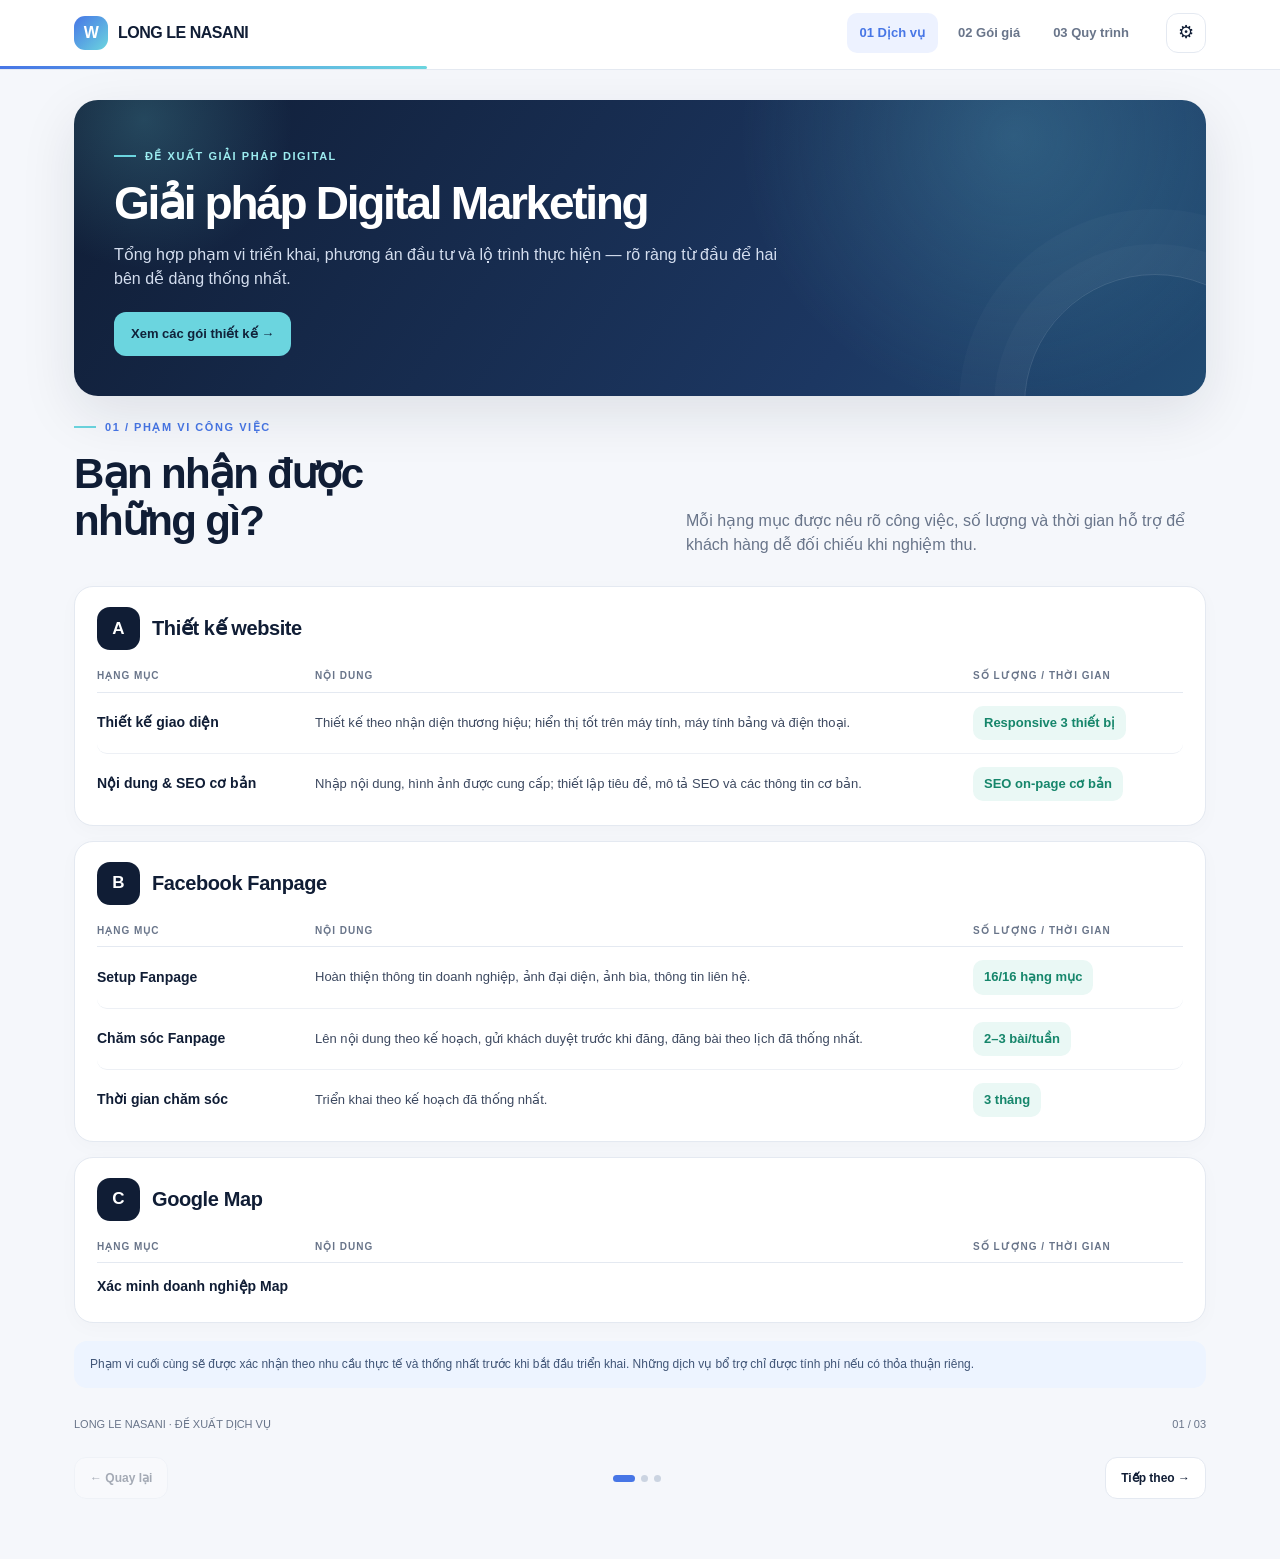
==== commit 748cf142: "third commit" ====
--- a/fnb_quote_presentation-3.html
+++ b/fnb_quote_presentation-3.html
@@ -5,67 +5,7 @@
 <meta name="viewport" content="width=device-width, initial-scale=1">
 <meta name="theme-color" content="#101d35">
 <title>Đề xuất giải pháp website | Báo giá</title>
-<style>
-:root{--navy:#101d35;--navy2:#172b4d;--blue:#4776e6;--cyan:#6bd5df;--ink:#172033;--muted:#69758a;--line:#e4e9f1;--paper:#f5f7fb;--white:#fff;--green:#16866b;--shadow:0 18px 55px rgba(16,29,53,.10)}
-*{box-sizing:border-box}html{scroll-behavior:smooth}body{margin:0;background:var(--paper);font-family:Inter,-apple-system,BlinkMacSystemFont,"Segoe UI",Roboto,Arial,sans-serif;color:var(--ink);line-height:1.55}button,input,textarea,select{font:inherit}button{cursor:pointer}
-.topbar{position:sticky;top:0;z-index:10;background:rgba(255,255,255,.92);backdrop-filter:blur(14px);border-bottom:1px solid var(--line)}.nav{max-width:1180px;margin:auto;padding:13px 24px;display:flex;align-items:center;gap:24px}.brand{display:flex;align-items:center;gap:10px;font-weight:800;color:var(--navy);letter-spacing:-.03em}.brandmark{width:34px;height:34px;border-radius:11px;background:linear-gradient(135deg,var(--blue),var(--cyan));display:grid;place-items:center;color:white;font-weight:900}.navlinks{display:flex;gap:7px;margin-left:auto}.navlinks button{border:0;background:transparent;color:var(--muted);padding:10px 13px;border-radius:10px;font-size:13px;font-weight:700}.navlinks button.active,.navlinks button:hover{background:#edf2ff;color:var(--blue)}.gear{border:1px solid var(--line);background:white;width:40px;height:40px;border-radius:12px;font-size:18px;color:var(--navy)}
-main{max-width:1180px;margin:0 auto;padding:30px 24px 60px}.slide{display:none;animation:rise .35s ease}.slide.active{display:block}@keyframes rise{from{opacity:0;transform:translateY(8px)}to{opacity:1;transform:none}}
-.eyebrow{display:inline-flex;align-items:center;gap:9px;color:var(--blue);font-size:11px;font-weight:800;letter-spacing:.14em;text-transform:uppercase}.eyebrow:before{content:"";width:22px;height:2px;background:var(--cyan)}h1,h2,h3,p{margin-top:0}h1{font-size:clamp(30px,4vw,46px);letter-spacing:-.05em;line-height:1.08;color:white;margin:14px 0}h2{font-size:clamp(28px,4vw,42px);line-height:1.12;letter-spacing:-.04em;margin:14px 0;color:var(--navy)}h3{letter-spacing:-.02em;color:var(--navy)}.lead{font-size:16px;color:#d4deef;max-width:680px;margin-bottom:0}.section-intro{display:flex;align-items:end;justify-content:space-between;gap:24px;margin:15px 0 28px}.section-intro p{max-width:520px;color:var(--muted);margin:0}
-.hero{position:relative;overflow:hidden;border-radius:24px;background:radial-gradient(circle at 83% 12%,rgba(107,213,223,.23),transparent 28%),linear-gradient(125deg,#101d35,#1c3762 70%,#214b72);padding:clamp(24px,4vw,40px);color:white;display:flex;flex-direction:column;justify-content:center;box-shadow:var(--shadow)}.hero:after{content:"";position:absolute;width:260px;height:260px;border:1px solid rgba(255,255,255,.12);border-radius:50%;right:-80px;bottom:-140px;box-shadow:0 0 0 30px rgba(255,255,255,.025),0 0 0 65px rgba(255,255,255,.025)}.hero-content{position:relative;z-index:1}.hero .eyebrow{color:#9cecf0}.hero-actions{display:flex;gap:10px;flex-wrap:wrap;margin-top:20px}
-.btn{border:0;border-radius:12px;padding:12px 17px;font-weight:750;font-size:13px}.btn-primary{background:var(--cyan);color:#10223a}.btn-ghost{background:rgba(255,255,255,.08);border:1px solid rgba(255,255,255,.25);color:white}
-.grid{display:grid;grid-template-columns:repeat(3,minmax(0,1fr));gap:15px}.card{background:white;border:1px solid var(--line);border-radius:19px;padding:22px;box-shadow:0 5px 20px rgba(16,29,53,.025)}.card h3{margin:12px 0 8px;font-size:18px}.card p{color:var(--muted);font-size:13px}.iconbox{width:43px;height:43px;border-radius:13px;background:#edf4ff;color:var(--blue);display:grid;place-items:center;font-size:20px;flex-shrink:0}.tag{display:inline-flex;border-radius:100px;padding:5px 9px;background:#eaf8f5;color:var(--green);font-size:10px;font-weight:800;letter-spacing:.06em;text-transform:uppercase}.scope-list{padding:0;margin:14px 0 0;list-style:none}.scope-list li{position:relative;padding:9px 0 9px 23px;border-top:1px solid #edf0f5;font-size:13px;color:#3d4960}.scope-list li:before{content:"✓";position:absolute;left:0;color:var(--green);font-weight:900}.note{margin-top:18px;padding:14px 16px;background:#edf4ff;border-radius:13px;color:#405577;font-size:12px}
-/* Màn 1: nhóm hạng mục */
-.svc-group{background:white;border:1px solid var(--line);border-radius:19px;padding:20px 22px;margin-bottom:15px;box-shadow:0 5px 20px rgba(16,29,53,.025)}.svc-head{display:flex;align-items:center;gap:12px;margin-bottom:10px}.svc-head .iconbox{font-weight:900;font-size:17px;background:var(--navy);color:white}.svc-head h3{margin:0;font-size:20px}
-.svc-cols,.svc-row{display:grid;grid-template-columns:200px 1fr 210px;gap:18px;align-items:center}.svc-cols{padding:8px 0;font-size:10px;font-weight:800;letter-spacing:.1em;text-transform:uppercase;color:var(--muted);border-bottom:1px solid var(--line)}.svc-row{padding:13px 0;border-bottom:1px solid #edf0f5}.svc-row:last-child{border-bottom:0;padding-bottom:4px}.svc-name{font-weight:800;color:var(--navy);font-size:14px}.svc-desc{font-size:13px;color:#3d4960}.svc-qty{display:inline-block;justify-self:start;background:#eaf8f5;color:var(--green);border-radius:10px;padding:7px 11px;font-size:13px;font-weight:800}
-/* Màn 2: gói */
-.price-card{position:relative;display:flex;flex-direction:column;min-height:400px}.price-card.featured{border:1.5px solid #4776e6;box-shadow:0 18px 45px rgba(71,118,230,.13);transform:translateY(-5px)}.price-card.selected{border:2px solid var(--green)}.price-card .ribbon{position:absolute;right:15px;top:15px;background:#edf2ff;color:var(--blue);font-size:10px;font-weight:800;padding:6px 9px;border-radius:100px}.price{font-size:28px;font-weight:850;letter-spacing:-.04em;color:var(--navy);margin:12px 0 4px}.price small{font-size:12px;color:var(--muted);font-weight:500;letter-spacing:0}.price-card .scope-list{flex:1}.price-card .btn{margin-top:20px;background:var(--navy);color:white}.price-card.selected .btn{background:var(--green)}.extras{display:grid;grid-template-columns:1fr 1fr;gap:15px;margin-top:18px}.extra{display:flex;gap:14px;align-items:flex-start;background:#eef2f8;border-radius:16px;padding:19px}.extra h3{font-size:15px;margin:0 0 4px}.extra p{margin:0;color:var(--muted);font-size:12px}
-/* Màn 3: quy trình + thanh toán */
-.process{display:grid;grid-template-columns:repeat(3,1fr);gap:0;margin-top:30px}.step{position:relative;padding:0 24px 22px 0}.step:not(:last-child):after{content:"";position:absolute;left:43px;right:10px;top:21px;height:1px;background:#d8e0ec}.step-head{display:flex;align-items:center;gap:12px;position:relative;z-index:1}.num{width:44px;height:44px;border-radius:14px;background:var(--navy);color:white;display:grid;place-items:center;font-weight:800;font-size:13px;flex-shrink:0}.step h3{font-size:16px;margin:15px 0 7px}.step p{font-size:12px;color:var(--muted);margin:0 0 9px}.step .time{font-size:11px;color:var(--blue);font-weight:800}
-.payment{margin-top:18px;background:var(--navy);color:white;border-radius:22px;padding:24px}.payment h3{color:white;margin-bottom:5px}.payment p{font-size:12px;color:#c8d4e7}.paytop{display:flex;justify-content:space-between;align-items:flex-start;gap:16px;flex-wrap:wrap;margin-bottom:14px}.pills{display:flex;gap:6px;flex-wrap:wrap}.pill{border:1px solid rgba(255,255,255,.25);background:rgba(255,255,255,.07);color:#e0e7f2;border-radius:100px;padding:8px 14px;font-size:12px;font-weight:750}.pill.active{background:var(--cyan);color:#10223a;border-color:var(--cyan)}.payrow{display:grid;grid-template-columns:repeat(3,1fr);gap:10px}.payitem{padding:15px;background:rgba(255,255,255,.07);border:1px solid rgba(255,255,255,.12);border-radius:13px}.payitem .pct{font-size:12px;font-weight:800;color:#9cecf0;letter-spacing:.06em}.payitem strong{font-size:22px;display:block;color:var(--cyan);margin:2px 0 4px}.payitem span{font-size:12px;color:#e0e7f2}.paytotal{display:flex;justify-content:space-between;align-items:center;gap:12px;margin-top:12px;padding:13px 16px;border-top:1px solid rgba(255,255,255,.15);font-size:13px;color:#e0e7f2}.paytotal strong{font-size:20px;color:white}.paywarn{color:#ffd37a;font-size:12px;margin-top:8px}
-.footer{display:flex;align-items:center;justify-content:space-between;gap:15px;margin-top:28px;color:var(--muted);font-size:11px}.controls{display:flex;justify-content:space-between;align-items:center;margin-top:24px}.controlbtn{border:1px solid var(--line);background:white;color:var(--navy);border-radius:12px;padding:11px 15px;font-weight:750;font-size:12px}.controlbtn:disabled{opacity:.35;cursor:not-allowed}.dots{display:flex;gap:6px}.dot{width:7px;height:7px;border-radius:50%;background:#cbd4e1}.dot.active{width:22px;border-radius:20px;background:var(--blue)}
-.overlay{position:fixed;inset:0;background:rgba(11,22,41,.55);z-index:30;display:none;align-items:center;justify-content:center;padding:20px}.overlay.open{display:flex}.panel{width:min(760px,100%);max-height:90vh;overflow:auto;background:white;border-radius:22px;padding:24px;box-shadow:0 25px 90px rgba(0,0,0,.25)}.panelhead{display:flex;justify-content:space-between;gap:20px;align-items:center}.panelhead h2{font-size:25px;margin:0}.close{border:0;background:#eef2f8;border-radius:10px;width:38px;height:38px;font-size:20px}.formgrid{display:grid;grid-template-columns:1fr 1fr;gap:13px;margin-top:20px}.field{display:flex;flex-direction:column;gap:6px}.field.full{grid-column:1/-1}.field label{font-size:12px;font-weight:800;color:#40506a}.field input,.field textarea,.field select{width:100%;border:1px solid #dce3ed;border-radius:10px;padding:11px 12px;color:var(--ink);background:white}.field textarea{min-height:100px;resize:vertical}.help{font-size:11px;color:var(--muted)}.panelactions{display:flex;justify-content:space-between;gap:10px;flex-wrap:wrap;margin-top:20px}.panelactions .btn-primary{background:var(--blue);color:white}.toast{position:fixed;bottom:20px;left:50%;transform:translateX(-50%);background:var(--navy);color:white;padding:11px 16px;border-radius:12px;font-size:12px;display:none;z-index:50}
-@media(max-width:900px){.svc-cols{display:none}.svc-row{grid-template-columns:1fr;gap:6px}}
-@media(max-width:760px){.nav{padding:10px 14px;gap:10px}.navlinks{gap:1px}.navlinks button{padding:8px 7px;font-size:11px}.brandname{display:none}main{padding:18px 14px 40px}.hero{border-radius:21px}.grid{grid-template-columns:1fr}.section-intro{display:block}.section-intro p{margin-top:10px}.price-card.featured{transform:none}.extras{grid-template-columns:1fr}.process{grid-template-columns:1fr;gap:18px}.step{padding:0}.step:not(:last-child):after{left:21px;right:auto;top:45px;bottom:-20px;width:1px;height:auto}.step h3{margin-top:8px}.payrow{grid-template-columns:1fr}.formgrid{grid-template-columns:1fr}.field.full{grid-column:auto}.footer{align-items:flex-start;flex-direction:column}.navlinks button span{display:none}}
-@media print{.topbar,.controls,.gear,.hero-actions,.panel,.overlay,.pills{display:none!important}body{background:white}.slide{display:block!important;page-break-after:always}main{padding:0;max-width:none}.hero,.payment{print-color-adjust:exact;-webkit-print-color-adjust:exact}.card,.svc-group{break-inside:avoid}}
-/* Hiệu ứng chuyển động (tự tắt nếu máy bật "giảm chuyển động") */
-.progress{height:3px}.progress i{display:block;height:100%;width:33.33%;background:linear-gradient(90deg,var(--blue),var(--cyan));border-radius:0 3px 3px 0;transition:width .55s cubic-bezier(.4,0,.2,1)}
-@keyframes fadeUp{from{opacity:0;transform:translateY(16px)}}
-@keyframes grow{from{transform:scaleX(0)}}
-@keyframes ring{0%{box-shadow:0 0 0 0 rgba(22,134,107,.45)}100%{box-shadow:0 0 0 16px rgba(22,134,107,0)}}
-@keyframes floaty{0%,100%{transform:translate(0,0)}50%{transform:translate(26px,18px)}}
-@keyframes toastIn{from{opacity:0;transform:translate(-50%,10px)}}
-.slide.enter .hero{animation:fadeUp .6s backwards}
-.slide.enter .section-intro{animation:fadeUp .55s .05s backwards}
-.slide.enter .svc-group{animation:fadeUp .6s calc(.12s + var(--i,0)*.14s) backwards}
-.slide.enter .price-card{animation:fadeUp .6s calc(.1s + var(--i,0)*.15s) backwards}
-.slide.enter .extra{animation:fadeUp .5s .55s backwards}
-.slide.enter .step{animation:fadeUp .55s calc(.1s + var(--i,0)*.17s) backwards}
-.slide.enter .step:not(:last-child):after{transform-origin:left;animation:grow .7s calc(.3s + var(--i,0)*.17s) backwards}
-.slide.enter .payment{animation:fadeUp .6s .45s backwards}
-.slide.enter .payitem{animation:fadeUp .5s calc(.6s + var(--i,0)*.12s) backwards}
-.slide.enter .note{animation:fadeUp .5s .65s backwards}
-.hero:before{content:"";position:absolute;width:300px;height:300px;border-radius:50%;left:-80px;top:-130px;background:radial-gradient(circle,rgba(107,213,223,.22),transparent 70%);animation:floaty 10s ease-in-out infinite}
-.card,.svc-group,.payitem,.iconbox,.num,.svc-qty{transition:transform .25s ease,box-shadow .25s ease,border-color .25s ease,background .25s ease}
-.svc-group:hover{box-shadow:0 14px 34px rgba(16,29,53,.08);border-color:#cfd9ea}
-.svc-group:hover .iconbox{transform:rotate(-6deg) scale(1.08)}
-.svc-row{border-radius:10px;transition:background .2s,box-shadow .2s}
-.svc-row:hover{background:#f4f8ff;box-shadow:-10px 0 0 #f4f8ff,10px 0 0 #f4f8ff}
-.svc-row:hover .svc-qty{transform:scale(1.06)}
-.price-card:hover{transform:translateY(-6px);box-shadow:0 20px 44px rgba(71,118,230,.16)}
-.price-card.featured:hover{transform:translateY(-11px)}
-.price-card.selected{animation:ring .7s ease-out}
-.step:hover .num{transform:scale(1.1) rotate(-4deg);background:var(--blue)}
-.payitem:hover{transform:translateY(-4px);background:rgba(255,255,255,.12)}
-.btn,.controlbtn,.pill,.navlinks button,.gear{transition:transform .15s ease,background .2s,box-shadow .2s,color .2s}
-.btn:hover,.controlbtn:not(:disabled):hover,.pill:hover,.gear:hover{transform:translateY(-2px)}
-.btn:active,.controlbtn:active,.pill:active{transform:scale(.97)}
-.btn-primary:hover{box-shadow:0 8px 22px rgba(107,213,223,.45)}
-.price-card .btn:hover{box-shadow:0 8px 20px rgba(16,29,53,.25)}
-.dot{transition:width .35s ease,background .3s}
-.toast{animation:toastIn .3s ease}
-@media(prefers-reduced-motion:reduce){*,*:before,*:after{animation:none!important;transition:none!important}}
-@media print{*{animation:none!important}}
-</style>
+<link rel="stylesheet" href="fnb_quote_presentation-3.css">
 </head>
 <body>
 <header class="topbar">
@@ -81,6 +21,7 @@
   <div class="progress"><i id="progressBar"></i></div>
 </header>
 <main>
+<p id="loadError" class="load-error" role="alert" hidden></p>
 <section class="slide active" id="slide0">
   <div class="hero">
     <div class="hero-content">
@@ -121,151 +62,25 @@
 </main>
 <div class="overlay" id="editorOverlay">
   <div class="panel">
-    <div class="panelhead"><div><div class="eyebrow">TÙY CHỈNH TẠI CHỖ</div><h2>Chỉnh sửa nội dung báo giá</h2></div><button class="close" id="closeEditor">×</button></div>
-    <p class="help">Các thay đổi được lưu trong trình duyệt trên máy này. Không cần backend; khi đổi máy hoặc trình duyệt, dữ liệu không tự đồng bộ.</p>
-    <div class="formgrid">
-      <div class="field"><label>Tên công ty / thương hiệu</label><input id="editBrand"></div>
-      <div class="field"><label>Tên khách hàng / dự án</label><input id="editClient" placeholder="Ví dụ: Nhà hàng ABC"></div>
-      <div class="field full"><label>Tiêu đề chính</label><input id="editTitle"></div>
-      <div class="field full"><label>Mô tả mở đầu</label><textarea id="editDesc"></textarea></div>
-      <div class="field full"><label>Dịch vụ &amp; hạng mục (mỗi dòng một hạng mục)</label><textarea id="editScope" style="min-height:220px"></textarea><span class="help">Định dạng: Nhóm | Hạng mục | Nội dung công việc | Số lượng / thời gian. Các dòng cùng tên Nhóm sẽ được gộp chung một khối.</span></div>
-      <div class="field"><label>Gói Phổ thông — giá (VNĐ)</label><input id="editPrice0" type="number" min="0"></div>
-      <div class="field"><label>Gói Phổ thông — tên phụ</label><input id="editSub0"></div>
-      <div class="field full"><label>Gói Phổ thông — hạng mục (mỗi dòng một mục)</label><textarea id="editFeatures0"></textarea></div>
-      <div class="field"><label>Gói Ưa thích — giá (VNĐ)</label><input id="editPrice1" type="number" min="0"></div>
-      <div class="field"><label>Gói Ưa thích — tên phụ</label><input id="editSub1"></div>
-      <div class="field full"><label>Gói Ưa thích — hạng mục</label><textarea id="editFeatures1"></textarea></div>
-      <div class="field"><label>Gói VIP — giá (VNĐ)</label><input id="editPrice2" type="number" min="0"></div>
-      <div class="field"><label>Gói VIP — tên phụ</label><input id="editSub2"></div>
-      <div class="field full"><label>Gói VIP — hạng mục</label><textarea id="editFeatures2"></textarea></div>
-      <div class="field full"><label>Quy trình (mỗi dòng: Tên giai đoạn | thời gian | đầu việc)</label><textarea id="editProcess"></textarea><span class="help">Ví dụ: Khởi động dự án | 1–2 ngày | Xác nhận yêu cầu, nhận nội dung và tạm ứng.</span></div>
-      <div class="field full"><label>Thanh toán (mỗi dòng: tỷ lệ | tên đợt | điều kiện)</label><textarea id="editPayments"></textarea><span class="help">Tỷ lệ ghi dạng 40% — tổng 3 đợt nên bằng 100%. Số tiền được tính tự động theo gói đang chọn.</span></div>
-      <div class="field full"><label>Ghi chú cuối</label><textarea id="editNote"></textarea></div>
+    <div class="panelhead"><div><div class="eyebrow">TÙY CHỈNH TẠI CHỖ</div><h2>Chỉnh sửa nội dung báo giá</h2></div><button class="close" id="closeEditor" aria-label="Đóng">×</button></div>
+    <p class="help">Chỉnh sửa theo từng nhóm. Bản lưu trong trình duyệt này chỉ áp dụng trên thiết bị hiện tại; bấm “Xuất JSON” để tải dữ liệu cập nhật và tự tải lên GitHub.</p>
+    <div id="dataStatus" class="data-status" role="status" aria-live="polite"></div>
+    <div class="editor-layout">
+      <nav id="editorNav" class="editor-nav" aria-label="Nhóm nội dung chỉnh sửa"></nav>
+      <section id="editorContent" class="editor-content" aria-live="polite"></section>
     </div>
-    <div class="panelactions"><button class="controlbtn" id="resetBtn">Khôi phục nội dung mẫu</button><div style="display:flex;gap:8px"><button class="controlbtn" id="printBtn">In / Lưu PDF</button><button class="btn btn-primary" id="saveBtn">Lưu thay đổi</button></div></div>
+    <div class="panelactions">
+      <button class="controlbtn" id="resetBtn">Khôi phục nội dung mẫu</button>
+      <div class="editor-actions">
+        <button class="controlbtn" id="printBtn">In / Lưu PDF</button>
+        <button class="controlbtn" id="cancelBtn">Hủy</button>
+        <button class="controlbtn" id="exportBtn">Xuất JSON</button>
+        <button class="btn btn-primary" id="saveBtn">Lưu chỉnh sửa</button>
+      </div>
+    </div>
   </div>
 </div>
 <div class="toast" id="toast"></div>
-<script>
-const DEFAULTS = {
- brand:"WEB SOLUTIONS",
- client:"Doanh nghiệp F&B",
- title:"Giải pháp website cho thương hiệu F&B",
- desc:"Tổng hợp phạm vi triển khai, phương án đầu tư và lộ trình thực hiện — rõ ràng từ đầu để hai bên dễ dàng thống nhất.",
- scopeIntro:"Mỗi hạng mục được nêu rõ công việc, số lượng và thời gian hỗ trợ để khách hàng dễ đối chiếu khi nghiệm thu.",
- // [Nhóm, Hạng mục, Nội dung, Số lượng / thời gian]
- scope:[
-  ["Thiết kế website","Thiết kế giao diện","Thiết kế theo nhận diện thương hiệu; hiển thị tốt trên máy tính, máy tính bảng và điện thoại.","Responsive 3 thiết bị"],
-  ["Thiết kế website","Cấu trúc website","Trang chủ, giới thiệu, thực đơn/dịch vụ, thư viện hình ảnh và liên hệ; thiết lập menu.","Theo gói đã chọn"],
-  ["Thiết kế website","Tích hợp liên hệ","Nút gọi điện, Zalo, liên kết mạng xã hội, Google Maps và form liên hệ.","Theo thông tin khách cung cấp"],
-  ["Thiết kế website","Nội dung & SEO cơ bản","Nhập nội dung, hình ảnh được cung cấp; thiết lập tiêu đề, mô tả SEO và các thông tin cơ bản.","SEO on-page cơ bản"],
-  ["Thiết kế website","Kiểm tra & bàn giao","Kiểm tra liên kết, hiển thị di động, bàn giao website và hướng dẫn quản trị.","1 lần bàn giao"],
-  ["Facebook Fanpage","Setup Fanpage","Hoàn thiện thông tin doanh nghiệp, ảnh đại diện, ảnh bìa, thông tin liên hệ.","16/16 hạng mục"],
-  ["Facebook Fanpage","Chăm sóc Fanpage","Lên nội dung theo kế hoạch, gửi khách duyệt trước khi đăng, đăng bài theo lịch đã thống nhất.","2–3 bài/tuần"],
-  ["Facebook Fanpage","Thời gian chăm sóc","Triển khai theo kế hoạch đã thống nhất.","3 tháng"],
-  ["Dịch vụ hỗ trợ khác","Hướng dẫn quản trị website","Hướng dẫn khách hàng tự cập nhật nội dung sau khi bàn giao.","Khi bàn giao"]
- ],
- packages:[
-  {name:"Phổ thông",sub:"Nền tảng cần thiết để hiện diện chuyên nghiệp",price:8000000,features:["Website giới thiệu doanh nghiệp","Tối đa 5 trang nội dung","Giao diện responsive","Nút liên hệ cơ bản","SEO on-page cơ bản","1 vòng chỉnh sửa giao diện"],featured:false},
-  {name:"Ưa thích",sub:"Cân bằng giữa hình ảnh thương hiệu và tính năng",price:12000000,features:["Bao gồm gói Phổ thông","Cấu trúc trang theo nhu cầu F&B","Khu vực thực đơn / dịch vụ","Tích hợp bản đồ và mạng xã hội","Tối ưu SEO on-page mở rộng","2 vòng chỉnh sửa giao diện"],featured:true},
-  {name:"VIP",sub:"Tùy biến sâu hơn theo yêu cầu thương hiệu",price:18000000,features:["Bao gồm gói Ưa thích","Thiết kế giao diện tùy biến nâng cao","Bổ sung trang theo phạm vi thống nhất","Hiệu ứng và thành phần nâng cao","Tối ưu trải nghiệm chuyển đổi","3 vòng chỉnh sửa giao diện"],featured:false}
- ],
- selected:1,
- process:[
-  {name:"Khởi động dự án",time:"Ngày 1–2",desc:"Xác nhận gói, thống nhất phạm vi, nhận nội dung/hình ảnh và tạm ứng đợt 1."},
-  {name:"Thiết kế & phát triển",time:"Ngày 3–8",desc:"Triển khai giao diện, xây dựng các trang và cập nhật bản xem trước cho khách hàng."},
-  {name:"Hoàn thiện & nghiệm thu",time:"Ngày 9–12",desc:"Chỉnh sửa theo phạm vi, kiểm tra trên thiết bị, nghiệm thu và bàn giao."}
- ],
- payments:[
-  {pct:"40%",name:"Đợt 1 · Khởi động",desc:"Khi xác nhận phương án và bắt đầu dự án."},
-  {pct:"40%",name:"Đợt 2 · Bản xem trước",desc:"Khi hoàn thành phần giao diện và các trang chính."},
-  {pct:"20%",name:"Đợt 3 · Bàn giao",desc:"Sau nghiệm thu, trước khi bàn giao hoàn tất."}
- ],
- note:"Thời gian triển khai được tính từ khi nhận đủ nội dung, hình ảnh và thông tin cần thiết từ khách hàng. Các mốc có thể thay đổi nếu phạm vi công việc được điều chỉnh hoặc phản hồi bị chậm."
-};
-const STORE_KEY="webQuoteDataV2";
-let data = structuredClone(DEFAULTS), current=0;
-const $=id=>document.getElementById(id);
-function money(n){return Number(n||0).toLocaleString("vi-VN")+" VNĐ"}
-function escapeHTML(s){return String(s??"").replace(/[&<>"']/g,c=>({"&":"&amp;","<":"&lt;",">":"&gt;",'"':"&quot;","'":"&#39;"}[c]))}
-function saveData(){try{localStorage.setItem(STORE_KEY,JSON.stringify(data))}catch(e){}}
-function pctNum(s){const n=parseFloat(String(s).replace(",","."));return isNaN(n)?0:n}
-function installments(price){
- // Tính tiền theo %; đợt cuối lấy phần còn lại để tổng luôn khớp giá gói.
- const pcts=data.payments.map(p=>pctNum(p.pct));
- const sum=pcts.reduce((a,b)=>a+b,0);
- let amounts=pcts.map(p=>Math.round(price*p/100));
- if(Math.abs(sum-100)<0.001&&amounts.length){amounts[amounts.length-1]=price-amounts.slice(0,-1).reduce((a,b)=>a+b,0)}
- return {amounts,sum,total:amounts.reduce((a,b)=>a+b,0)};
-}
-function countUp(el,to,dur=850){
- if(window.matchMedia&&matchMedia("(prefers-reduced-motion:reduce)").matches){el.textContent=money(to);return}
- const t0=performance.now();
- (function f(t){const k=Math.min(1,(t-t0)/dur),e=1-Math.pow(1-k,3);el.textContent=money(Math.round(to*e));if(k<1)requestAnimationFrame(f)})(t0);
-}
-let enterTimer;
-function replay(){
- const slides=document.querySelectorAll(".slide"),s=slides[current];
- slides.forEach(x=>x.classList.remove("enter"));void s.offsetWidth;s.classList.add("enter");
- clearTimeout(enterTimer);enterTimer=setTimeout(()=>s.classList.remove("enter"),1700);
-}
-function render(anim){
- const pkg=data.packages[data.selected]||data.packages[0];
- $("brandName").textContent=data.brand;$("footerBrand").textContent=data.brand+" · ĐỀ XUẤT DỊCH VỤ";$("footerBrand2").textContent=data.brand+" · BÁO GIÁ THIẾT KẾ WEBSITE";$("footerBrand3").textContent=data.brand+" · LỘ TRÌNH TRIỂN KHAI";
- $("heroTitle").innerHTML=escapeHTML(data.title).replace(/\n/g,"<br>");$("heroDesc").textContent=data.desc;$("scopeIntro").textContent=data.scopeIntro;
- // Màn 1: gom theo nhóm
- const groups=[];data.scope.forEach(r=>{let g=groups.find(x=>x.name===r[0]);if(!g){g={name:r[0],rows:[]};groups.push(g)}g.rows.push(r)});
- $("scopeGroups").innerHTML=groups.map((g,gi)=>`<article class="svc-group" style="--i:${gi}"><div class="svc-head"><div class="iconbox">${String.fromCharCode(65+gi)}</div><h3>${escapeHTML(g.name)}</h3></div><div class="svc-cols"><span>Hạng mục</span><span>Nội dung</span><span>Số lượng / thời gian</span></div>${g.rows.map(r=>`<div class="svc-row"><div class="svc-name">${escapeHTML(r[1])}</div><div class="svc-desc">${escapeHTML(r[2])}</div><div>${r[3]?`<span class="svc-qty">${escapeHTML(r[3])}</span>`:""}</div></div>`).join("")}</article>`).join("");
- // Màn 2
- $("priceCards").innerHTML=data.packages.map((p,i)=>`<article style="--i:${i}" class="card price-card ${p.featured?"featured":""} ${i===data.selected?"selected":""}">${p.featured?'<span class="ribbon">ĐƯỢC ĐỀ XUẤT</span>':""}<span class="tag">${i===0?"PHỔ THÔNG":i===1?"ƯA THÍCH":"CAO CẤP"}</span><h3>${escapeHTML(p.name)}</h3><p>${escapeHTML(p.sub)}</p><div class="price">${money(p.price)}<br><small>/ phí thiết kế website</small></div><ul class="scope-list">${p.features.map(f=>`<li>${escapeHTML(f)}</li>`).join("")}</ul><button class="btn" onclick="selectPackage(${i})">${i===data.selected?"Đang chọn ✓":"Chọn gói "+escapeHTML(p.name)+" →"}</button></article>`).join("");
- // Màn 3
- $("processSteps").innerHTML=data.process.map((p,i)=>`<div class="step" style="--i:${i}"><div class="step-head"><div class="num">0${i+1}</div></div><h3>${escapeHTML(p.name)}</h3><div class="time">${escapeHTML(p.time)}</div><p>${escapeHTML(p.desc)}</p></div>`).join("");
- const inst=installments(pkg.price);
- $("payPkgLine").textContent="Gói "+pkg.name+" · "+money(pkg.price)+" (chưa gồm tên miền, hosting)";
- $("payPills").innerHTML=data.packages.map((p,i)=>`<button class="pill ${i===data.selected?"active":""}" onclick="selectPackage(${i},true)">${escapeHTML(p.name)}</button>`).join("");
- $("paymentRows").innerHTML=data.payments.map((p,i)=>`<div class="payitem" style="--i:${i}"><div class="pct">${escapeHTML(p.pct)}</div><strong data-v="${inst.amounts[i]}">${money(inst.amounts[i])}</strong><span>${escapeHTML(p.name)}</span><p style="font-size:11px;color:#c8d4e7;margin:7px 0 0">${escapeHTML(p.desc)}</p></div>`).join("");
- $("payTotal").textContent=money(inst.total);
- if(anim){document.querySelectorAll("#paymentRows strong[data-v]").forEach(el=>countUp(el,Number(el.dataset.v)));countUp($("payTotal"),inst.total)}
- $("payWarn").textContent=Math.abs(inst.sum-100)<0.001?"":"Lưu ý: tổng tỷ lệ các đợt đang là "+inst.sum+"%, cần bằng 100%.";
- $("processNote").textContent=data.note;
- document.querySelectorAll(".navlinks button").forEach((b,i)=>b.classList.toggle("active",i===current));
- document.querySelectorAll(".dot").forEach((d,i)=>d.classList.toggle("active",i===current));
- $("prevBtn").disabled=current===0;$("nextBtn").disabled=current===2;
- $("progressBar").style.width=((current+1)/3*100)+"%";
-}
-function go(i){const prev=current;current=Math.max(0,Math.min(2,i));document.querySelectorAll(".slide").forEach((s,j)=>s.classList.toggle("active",j===current));render(current===2&&prev!==2);replay();window.scrollTo({top:0,behavior:"smooth"})}
-function selectPackage(i,silent){
- data.selected=i;saveData();render(current===2);
- if(!silent)showToast("Đã chọn gói "+data.packages[i].name+". Bấm Tiếp theo để xem quy trình và số tiền từng đợt.");
-}
-document.querySelectorAll("[data-go]").forEach(b=>b.addEventListener("click",()=>go(Number(b.dataset.go))));
-$("prevBtn").onclick=()=>go(current-1);$("nextBtn").onclick=()=>go(current+1);
-function fillEditor(){
- $("editBrand").value=data.brand;$("editClient").value=data.client;$("editTitle").value=data.title;$("editDesc").value=data.desc;
- $("editScope").value=data.scope.map(s=>s.join(" | ")).join("\n");
- data.packages.forEach((p,i)=>{$("editPrice"+i).value=p.price;$("editSub"+i).value=p.sub;$("editFeatures"+i).value=p.features.join("\n")});
- $("editProcess").value=data.process.map(p=>p.name+" | "+p.time+" | "+p.desc).join("\n");
- $("editPayments").value=data.payments.map(p=>p.pct+" | "+p.name+" | "+p.desc).join("\n");$("editNote").value=data.note;
-}
-function parseLines(v,cols){return v.split("\n").map(x=>x.trim()).filter(Boolean).map(line=>{let parts=line.split("|").map(x=>x.trim());while(parts.length<cols)parts.push("");return parts})}
-function openEditor(){fillEditor();$("editorOverlay").classList.add("open")}
-$("openEditor").onclick=openEditor;$("closeEditor").onclick=()=>$("editorOverlay").classList.remove("open");
-$("editorOverlay").addEventListener("click",e=>{if(e.target===$("editorOverlay"))$("editorOverlay").classList.remove("open")});
-$("saveBtn").onclick=()=>{
- data.brand=$("editBrand").value.trim()||DEFAULTS.brand;data.client=$("editClient").value.trim();data.title=$("editTitle").value.trim()||DEFAULTS.title;data.desc=$("editDesc").value;
- data.scope=parseLines($("editScope").value,4).map(p=>[p[0]||"Dịch vụ",p[1],p[2],p[3]]);
- data.packages=data.packages.map((p,i)=>({...p,price:Number($("editPrice"+i).value)||0,sub:$("editSub"+i).value,features:$("editFeatures"+i).value.split("\n").map(s=>s.trim()).filter(Boolean)}));
- data.process=parseLines($("editProcess").value,3).map(p=>({name:p[0],time:p[1],desc:p[2]}));
- data.payments=parseLines($("editPayments").value,3).map(p=>({pct:p[0],name:p[1],desc:p[2]}));data.note=$("editNote").value;
- saveData();render();$("editorOverlay").classList.remove("open");showToast("Đã lưu nội dung trên trình duyệt này.");
-};
-$("resetBtn").onclick=()=>{if(confirm("Khôi phục toàn bộ nội dung mẫu?")){data=structuredClone(DEFAULTS);try{localStorage.removeItem(STORE_KEY)}catch(e){}fillEditor();render();showToast("Đã khôi phục nội dung mẫu.")}};
-$("printBtn").onclick=()=>window.print();
-let toastTimer;function showToast(msg){$("toast").textContent=msg;$("toast").style.display="block";clearTimeout(toastTimer);toastTimer=setTimeout(()=>$("toast").style.display="none",3200)}
-document.addEventListener("keydown",e=>{const open=$("editorOverlay").classList.contains("open");if(e.key==="ArrowRight"&&!open)go(current+1);if(e.key==="ArrowLeft"&&!open)go(current-1);if(e.key==="Escape")$("editorOverlay").classList.remove("open")});
-try{const saved=localStorage.getItem(STORE_KEY);if(saved)data={...structuredClone(DEFAULTS),...JSON.parse(saved)}}catch(e){}
-if(!data.packages[data.selected])data.selected=1;
-render();replay();
-</script>
+<script src="fnb_quote_presentation-3.js"></script>
 </body>
 </html>
--- a/fnb_quote_presentation-3.css
+++ b/fnb_quote_presentation-3.css
@@ -0,0 +1,60 @@
+:root{--navy:#101d35;--navy2:#172b4d;--blue:#4776e6;--cyan:#6bd5df;--ink:#172033;--muted:#69758a;--line:#e4e9f1;--paper:#f5f7fb;--white:#fff;--green:#16866b;--shadow:0 18px 55px rgba(16,29,53,.10)}
+*{box-sizing:border-box}html{scroll-behavior:smooth}body{margin:0;background:var(--paper);font-family:Inter,-apple-system,BlinkMacSystemFont,"Segoe UI",Roboto,Arial,sans-serif;color:var(--ink);line-height:1.55}button,input,textarea,select{font:inherit}button{cursor:pointer}
+.topbar{position:sticky;top:0;z-index:10;background:rgba(255,255,255,.92);backdrop-filter:blur(14px);border-bottom:1px solid var(--line)}.nav{max-width:1180px;margin:auto;padding:13px 24px;display:flex;align-items:center;gap:24px}.brand{display:flex;align-items:center;gap:10px;font-weight:800;color:var(--navy);letter-spacing:-.03em}.brandmark{width:34px;height:34px;border-radius:11px;background:linear-gradient(135deg,var(--blue),var(--cyan));display:grid;place-items:center;color:white;font-weight:900}.navlinks{display:flex;gap:7px;margin-left:auto}.navlinks button{border:0;background:transparent;color:var(--muted);padding:10px 13px;border-radius:10px;font-size:13px;font-weight:700}.navlinks button.active,.navlinks button:hover{background:#edf2ff;color:var(--blue)}.gear{border:1px solid var(--line);background:white;width:40px;height:40px;border-radius:12px;font-size:18px;color:var(--navy)}
+main{max-width:1180px;margin:0 auto;padding:30px 24px 60px}.slide{display:none;animation:rise .35s ease}.slide.active{display:block}@keyframes rise{from{opacity:0;transform:translateY(8px)}to{opacity:1;transform:none}}
+.eyebrow{display:inline-flex;align-items:center;gap:9px;color:var(--blue);font-size:11px;font-weight:800;letter-spacing:.14em;text-transform:uppercase}.eyebrow:before{content:"";width:22px;height:2px;background:var(--cyan)}h1,h2,h3,p{margin-top:0}h1{font-size:clamp(30px,4vw,46px);letter-spacing:-.05em;line-height:1.08;color:white;margin:14px 0}h2{font-size:clamp(28px,4vw,42px);line-height:1.12;letter-spacing:-.04em;margin:14px 0;color:var(--navy)}h3{letter-spacing:-.02em;color:var(--navy)}.lead{font-size:16px;color:#d4deef;max-width:680px;margin-bottom:0}.section-intro{display:flex;align-items:end;justify-content:space-between;gap:24px;margin:15px 0 28px}.section-intro p{max-width:520px;color:var(--muted);margin:0}
+.hero{position:relative;overflow:hidden;border-radius:24px;background:radial-gradient(circle at 83% 12%,rgba(107,213,223,.23),transparent 28%),linear-gradient(125deg,#101d35,#1c3762 70%,#214b72);padding:clamp(24px,4vw,40px);color:white;display:flex;flex-direction:column;justify-content:center;box-shadow:var(--shadow)}.hero:after{content:"";position:absolute;width:260px;height:260px;border:1px solid rgba(255,255,255,.12);border-radius:50%;right:-80px;bottom:-140px;box-shadow:0 0 0 30px rgba(255,255,255,.025),0 0 0 65px rgba(255,255,255,.025)}.hero-content{position:relative;z-index:1}.hero .eyebrow{color:#9cecf0}.hero-actions{display:flex;gap:10px;flex-wrap:wrap;margin-top:20px}
+.btn{border:0;border-radius:12px;padding:12px 17px;font-weight:750;font-size:13px}.btn-primary{background:var(--cyan);color:#10223a}.btn-ghost{background:rgba(255,255,255,.08);border:1px solid rgba(255,255,255,.25);color:white}
+.grid{display:grid;grid-template-columns:repeat(3,minmax(0,1fr));gap:15px}.card{background:white;border:1px solid var(--line);border-radius:19px;padding:22px;box-shadow:0 5px 20px rgba(16,29,53,.025)}.card h3{margin:12px 0 8px;font-size:18px}.card p{color:var(--muted);font-size:13px}.iconbox{width:43px;height:43px;border-radius:13px;background:#edf4ff;color:var(--blue);display:grid;place-items:center;font-size:20px;flex-shrink:0}.tag{display:inline-flex;border-radius:100px;padding:5px 9px;background:#eaf8f5;color:var(--green);font-size:10px;font-weight:800;letter-spacing:.06em;text-transform:uppercase}.scope-list{padding:0;margin:14px 0 0;list-style:none}.scope-list li{position:relative;padding:9px 0 9px 23px;border-top:1px solid #edf0f5;font-size:13px;color:#3d4960}.scope-list li:before{content:"✓";position:absolute;left:0;color:var(--green);font-weight:900}.note{margin-top:18px;padding:14px 16px;background:#edf4ff;border-radius:13px;color:#405577;font-size:12px}
+/* Màn 1: nhóm hạng mục */
+.svc-group{background:white;border:1px solid var(--line);border-radius:19px;padding:20px 22px;margin-bottom:15px;box-shadow:0 5px 20px rgba(16,29,53,.025)}.svc-head{display:flex;align-items:center;gap:12px;margin-bottom:10px}.svc-head .iconbox{font-weight:900;font-size:17px;background:var(--navy);color:white}.svc-head h3{margin:0;font-size:20px}
+.svc-cols,.svc-row{display:grid;grid-template-columns:200px 1fr 210px;gap:18px;align-items:center}.svc-cols{padding:8px 0;font-size:10px;font-weight:800;letter-spacing:.1em;text-transform:uppercase;color:var(--muted);border-bottom:1px solid var(--line)}.svc-row{padding:13px 0;border-bottom:1px solid #edf0f5}.svc-row:last-child{border-bottom:0;padding-bottom:4px}.svc-name{font-weight:800;color:var(--navy);font-size:14px}.svc-desc{font-size:13px;color:#3d4960}.svc-qty{display:inline-block;justify-self:start;background:#eaf8f5;color:var(--green);border-radius:10px;padding:7px 11px;font-size:13px;font-weight:800}
+/* Màn 2: gói */
+.price-card{position:relative;display:flex;flex-direction:column;min-height:400px}.price-card.featured{border:1.5px solid #4776e6;box-shadow:0 18px 45px rgba(71,118,230,.13);transform:translateY(-5px)}.price-card.selected{border:2px solid var(--green)}.price-card .ribbon{position:absolute;right:15px;top:15px;background:#edf2ff;color:var(--blue);font-size:10px;font-weight:800;padding:6px 9px;border-radius:100px}.price{font-size:28px;font-weight:850;letter-spacing:-.04em;color:var(--navy);margin:12px 0 4px}.price small{font-size:12px;color:var(--muted);font-weight:500;letter-spacing:0}.price-card .scope-list{flex:1}.price-card .btn{margin-top:20px;background:var(--navy);color:white}.price-card.selected .btn{background:var(--green)}.extras{display:grid;grid-template-columns:1fr 1fr;gap:15px;margin-top:18px}.extra{display:flex;gap:14px;align-items:flex-start;background:#eef2f8;border-radius:16px;padding:19px}.extra h3{font-size:15px;margin:0 0 4px}.extra p{margin:0;color:var(--muted);font-size:12px}
+/* Màn 3: quy trình + thanh toán */
+.process{display:grid;grid-template-columns:repeat(3,1fr);gap:0;margin-top:30px}.step{position:relative;padding:0 24px 22px 0}.step:not(:last-child):after{content:"";position:absolute;left:43px;right:10px;top:21px;height:1px;background:#d8e0ec}.step-head{display:flex;align-items:center;gap:12px;position:relative;z-index:1}.num{width:44px;height:44px;border-radius:14px;background:var(--navy);color:white;display:grid;place-items:center;font-weight:800;font-size:13px;flex-shrink:0}.step h3{font-size:16px;margin:15px 0 7px}.step p{font-size:12px;color:var(--muted);margin:0 0 9px}.step .time{font-size:11px;color:var(--blue);font-weight:800}
+.payment{margin-top:18px;background:var(--navy);color:white;border-radius:22px;padding:24px}.payment h3{color:white;margin-bottom:5px}.payment p{font-size:12px;color:#c8d4e7}.paytop{display:flex;justify-content:space-between;align-items:flex-start;gap:16px;flex-wrap:wrap;margin-bottom:14px}.pills{display:flex;gap:6px;flex-wrap:wrap}.pill{border:1px solid rgba(255,255,255,.25);background:rgba(255,255,255,.07);color:#e0e7f2;border-radius:100px;padding:8px 14px;font-size:12px;font-weight:750}.pill.active{background:var(--cyan);color:#10223a;border-color:var(--cyan)}.payrow{display:grid;grid-template-columns:repeat(3,1fr);gap:10px}.payitem{padding:15px;background:rgba(255,255,255,.07);border:1px solid rgba(255,255,255,.12);border-radius:13px}.payitem .pct{font-size:12px;font-weight:800;color:#9cecf0;letter-spacing:.06em}.payitem strong{font-size:22px;display:block;color:var(--cyan);margin:2px 0 4px}.payitem span{font-size:12px;color:#e0e7f2}.paytotal{display:flex;justify-content:space-between;align-items:center;gap:12px;margin-top:12px;padding:13px 16px;border-top:1px solid rgba(255,255,255,.15);font-size:13px;color:#e0e7f2}.paytotal strong{font-size:20px;color:white}.paywarn{color:#ffd37a;font-size:12px;margin-top:8px}
+.footer{display:flex;align-items:center;justify-content:space-between;gap:15px;margin-top:28px;color:var(--muted);font-size:11px}.controls{display:flex;justify-content:space-between;align-items:center;margin-top:24px}.controlbtn{border:1px solid var(--line);background:white;color:var(--navy);border-radius:12px;padding:11px 15px;font-weight:750;font-size:12px}.controlbtn:disabled{opacity:.35;cursor:not-allowed}.dots{display:flex;gap:6px}.dot{width:7px;height:7px;border-radius:50%;background:#cbd4e1}.dot.active{width:22px;border-radius:20px;background:var(--blue)}
+.overlay{position:fixed;inset:0;background:rgba(11,22,41,.55);z-index:30;display:none;align-items:center;justify-content:center;padding:20px}.overlay.open{display:flex}.panel{width:min(980px,100%);max-height:92vh;overflow:auto;background:white;border-radius:22px;padding:24px;box-shadow:0 25px 90px rgba(0,0,0,.25)}.panelhead{display:flex;justify-content:space-between;gap:20px;align-items:center}.panelhead h2{font-size:25px;margin:0}.close{border:0;background:#eef2f8;border-radius:10px;width:38px;height:38px;font-size:20px}.field{display:flex;flex-direction:column;gap:6px}.field label,.field-label{font-size:12px;font-weight:800;color:#40506a}.field input,.field textarea,.field select{width:100%;border:1px solid #dce3ed;border-radius:10px;padding:11px 12px;color:var(--ink);background:white}.field textarea{min-height:100px;resize:vertical}.help{font-size:11px;color:var(--muted)}.data-status{margin:14px 0;padding:11px 13px;border-radius:11px;background:#edf4ff;color:#405577;font-size:12px}.data-status[data-state="dirty"]{background:#fff4dc;color:#795311}.data-status[data-state="error"]{background:#fff0f0;color:#8a2525}.editor-layout{display:grid;grid-template-columns:190px minmax(0,1fr);gap:20px;min-height:360px}.editor-nav{display:flex;flex-direction:column;gap:5px;border-right:1px solid var(--line);padding-right:14px}.editor-nav button{padding:10px 12px;border:0;border-radius:10px;text-align:left;background:transparent;color:#53617a;font-size:13px;font-weight:700}.editor-nav button:hover,.editor-nav button.active{background:#edf2ff;color:var(--blue)}.editor-content{min-width:0}.editor-content h3{margin:3px 0 5px;font-size:20px}.editor-description{margin:0 0 17px;color:var(--muted);font-size:12px}.editor-fields{display:grid;grid-template-columns:1fr 1fr;gap:13px}.editor-fields>.field.full{grid-column:1/-1}.editor-list{display:grid;gap:12px}.editor-card{padding:15px;border:1px solid var(--line);border-radius:14px;background:#fbfcfe}.editor-card-head{display:flex;justify-content:space-between;align-items:center;gap:12px;margin-bottom:12px}.editor-card-head strong{color:var(--navy);font-size:13px}.editor-card-fields{display:grid;grid-template-columns:1fr 1fr;gap:11px}.editor-card-fields>.field.full{grid-column:1/-1}.editor-nav button,.editor-actions button,.editor-card button{flex-shrink:0}.editor-add{margin-top:12px}.editor-featured{display:flex;align-items:center;gap:9px;color:#40506a;font-size:12px;font-weight:700}.editor-featured input{width:17px;height:17px}.editor-actions{display:flex;gap:8px;flex-wrap:wrap}.panelactions{display:flex;justify-content:space-between;align-items:center;gap:10px;flex-wrap:wrap;margin-top:20px;padding-top:16px;border-top:1px solid var(--line)}.panelactions .btn-primary{background:var(--blue);color:white}.toast{position:fixed;bottom:20px;left:50%;transform:translateX(-50%);background:var(--navy);color:white;padding:11px 16px;border-radius:12px;font-size:12px;display:none;z-index:50}
+@media(max-width:900px){.svc-cols{display:none}.svc-row{grid-template-columns:1fr;gap:6px}}
+@media(max-width:760px){.nav{padding:10px 14px;gap:10px}.navlinks{gap:1px}.navlinks button{padding:8px 7px;font-size:11px}.brandname{display:none}main{padding:18px 14px 40px}.hero{border-radius:21px}.grid{grid-template-columns:1fr}.section-intro{display:block}.section-intro p{margin-top:10px}.price-card.featured{transform:none}.extras{grid-template-columns:1fr}.process{grid-template-columns:1fr;gap:18px}.step{padding:0}.step:not(:last-child):after{left:21px;right:auto;top:45px;bottom:-20px;width:1px;height:auto}.step h3{margin-top:8px}.payrow{grid-template-columns:1fr}.panel{padding:18px}.editor-layout{grid-template-columns:1fr;gap:14px}.editor-nav{flex-direction:row;overflow-x:auto;border-right:0;border-bottom:1px solid var(--line);padding:0 0 8px}.editor-nav button{white-space:nowrap}.editor-fields,.editor-card-fields{grid-template-columns:1fr}.editor-fields>.field.full,.editor-card-fields>.field.full{grid-column:auto}.panelactions{align-items:stretch}.editor-actions{width:100%}.editor-actions button{flex:1}.footer{align-items:flex-start;flex-direction:column}.navlinks button span{display:none}}
+@media print{.topbar,.controls,.gear,.hero-actions,.panel,.overlay,.pills{display:none!important}body{background:white}.slide{display:block!important;page-break-after:always}main{padding:0;max-width:none}.hero,.payment{print-color-adjust:exact;-webkit-print-color-adjust:exact}.card,.svc-group{break-inside:avoid}}
+/* Hiệu ứng chuyển động (tự tắt nếu máy bật "giảm chuyển động") */
+.progress{height:3px}.progress i{display:block;height:100%;width:33.33%;background:linear-gradient(90deg,var(--blue),var(--cyan));border-radius:0 3px 3px 0;transition:width .55s cubic-bezier(.4,0,.2,1)}
+@keyframes fadeUp{from{opacity:0;transform:translateY(16px)}}
+@keyframes grow{from{transform:scaleX(0)}}
+@keyframes ring{0%{box-shadow:0 0 0 0 rgba(22,134,107,.45)}100%{box-shadow:0 0 0 16px rgba(22,134,107,0)}}
+@keyframes floaty{0%,100%{transform:translate(0,0)}50%{transform:translate(26px,18px)}}
+@keyframes toastIn{from{opacity:0;transform:translate(-50%,10px)}}
+.slide.enter .hero{animation:fadeUp .6s backwards}
+.slide.enter .section-intro{animation:fadeUp .55s .05s backwards}
+.slide.enter .svc-group{animation:fadeUp .6s calc(.12s + var(--i,0)*.14s) backwards}
+.slide.enter .price-card{animation:fadeUp .6s calc(.1s + var(--i,0)*.15s) backwards}
+.slide.enter .extra{animation:fadeUp .5s .55s backwards}
+.slide.enter .step{animation:fadeUp .55s calc(.1s + var(--i,0)*.17s) backwards}
+.slide.enter .step:not(:last-child):after{transform-origin:left;animation:grow .7s calc(.3s + var(--i,0)*.17s) backwards}
+.slide.enter .payment{animation:fadeUp .6s .45s backwards}
+.slide.enter .payitem{animation:fadeUp .5s calc(.6s + var(--i,0)*.12s) backwards}
+.slide.enter .note{animation:fadeUp .5s .65s backwards}
+.hero:before{content:"";position:absolute;width:300px;height:300px;border-radius:50%;left:-80px;top:-130px;background:radial-gradient(circle,rgba(107,213,223,.22),transparent 70%);animation:floaty 10s ease-in-out infinite}
+.card,.svc-group,.payitem,.iconbox,.num,.svc-qty{transition:transform .25s ease,box-shadow .25s ease,border-color .25s ease,background .25s ease}
+.svc-group:hover{box-shadow:0 14px 34px rgba(16,29,53,.08);border-color:#cfd9ea}
+.svc-group:hover .iconbox{transform:rotate(-6deg) scale(1.08)}
+.svc-row{border-radius:10px;transition:background .2s,box-shadow .2s}
+.svc-row:hover{background:#f4f8ff;box-shadow:-10px 0 0 #f4f8ff,10px 0 0 #f4f8ff}
+.svc-row:hover .svc-qty{transform:scale(1.06)}
+.price-card:hover{transform:translateY(-6px);box-shadow:0 20px 44px rgba(71,118,230,.16)}
+.price-card.featured:hover{transform:translateY(-11px)}
+.price-card.selected{animation:ring .7s ease-out}
+.step:hover .num{transform:scale(1.1) rotate(-4deg);background:var(--blue)}
+.payitem:hover{transform:translateY(-4px);background:rgba(255,255,255,.12)}
+.btn,.controlbtn,.pill,.navlinks button,.gear{transition:transform .15s ease,background .2s,box-shadow .2s,color .2s}
+.btn:hover,.controlbtn:not(:disabled):hover,.pill:hover,.gear:hover{transform:translateY(-2px)}
+.btn:active,.controlbtn:active,.pill:active{transform:scale(.97)}
+.btn-primary:hover{box-shadow:0 8px 22px rgba(107,213,223,.45)}
+.price-card .btn:hover{box-shadow:0 8px 20px rgba(16,29,53,.25)}
+.dot{transition:width .35s ease,background .3s}
+.toast{animation:toastIn .3s ease}
+.load-error{margin:0 auto 20px;padding:14px 16px;max-width:1180px;border:1px solid #e8b4b4;border-radius:12px;background:#fff0f0;color:#8a2525;font-size:14px}
+@media(prefers-reduced-motion:reduce){*,*:before,*:after{animation:none!important;transition:none!important}}
+@media print{*{animation:none!important}}
